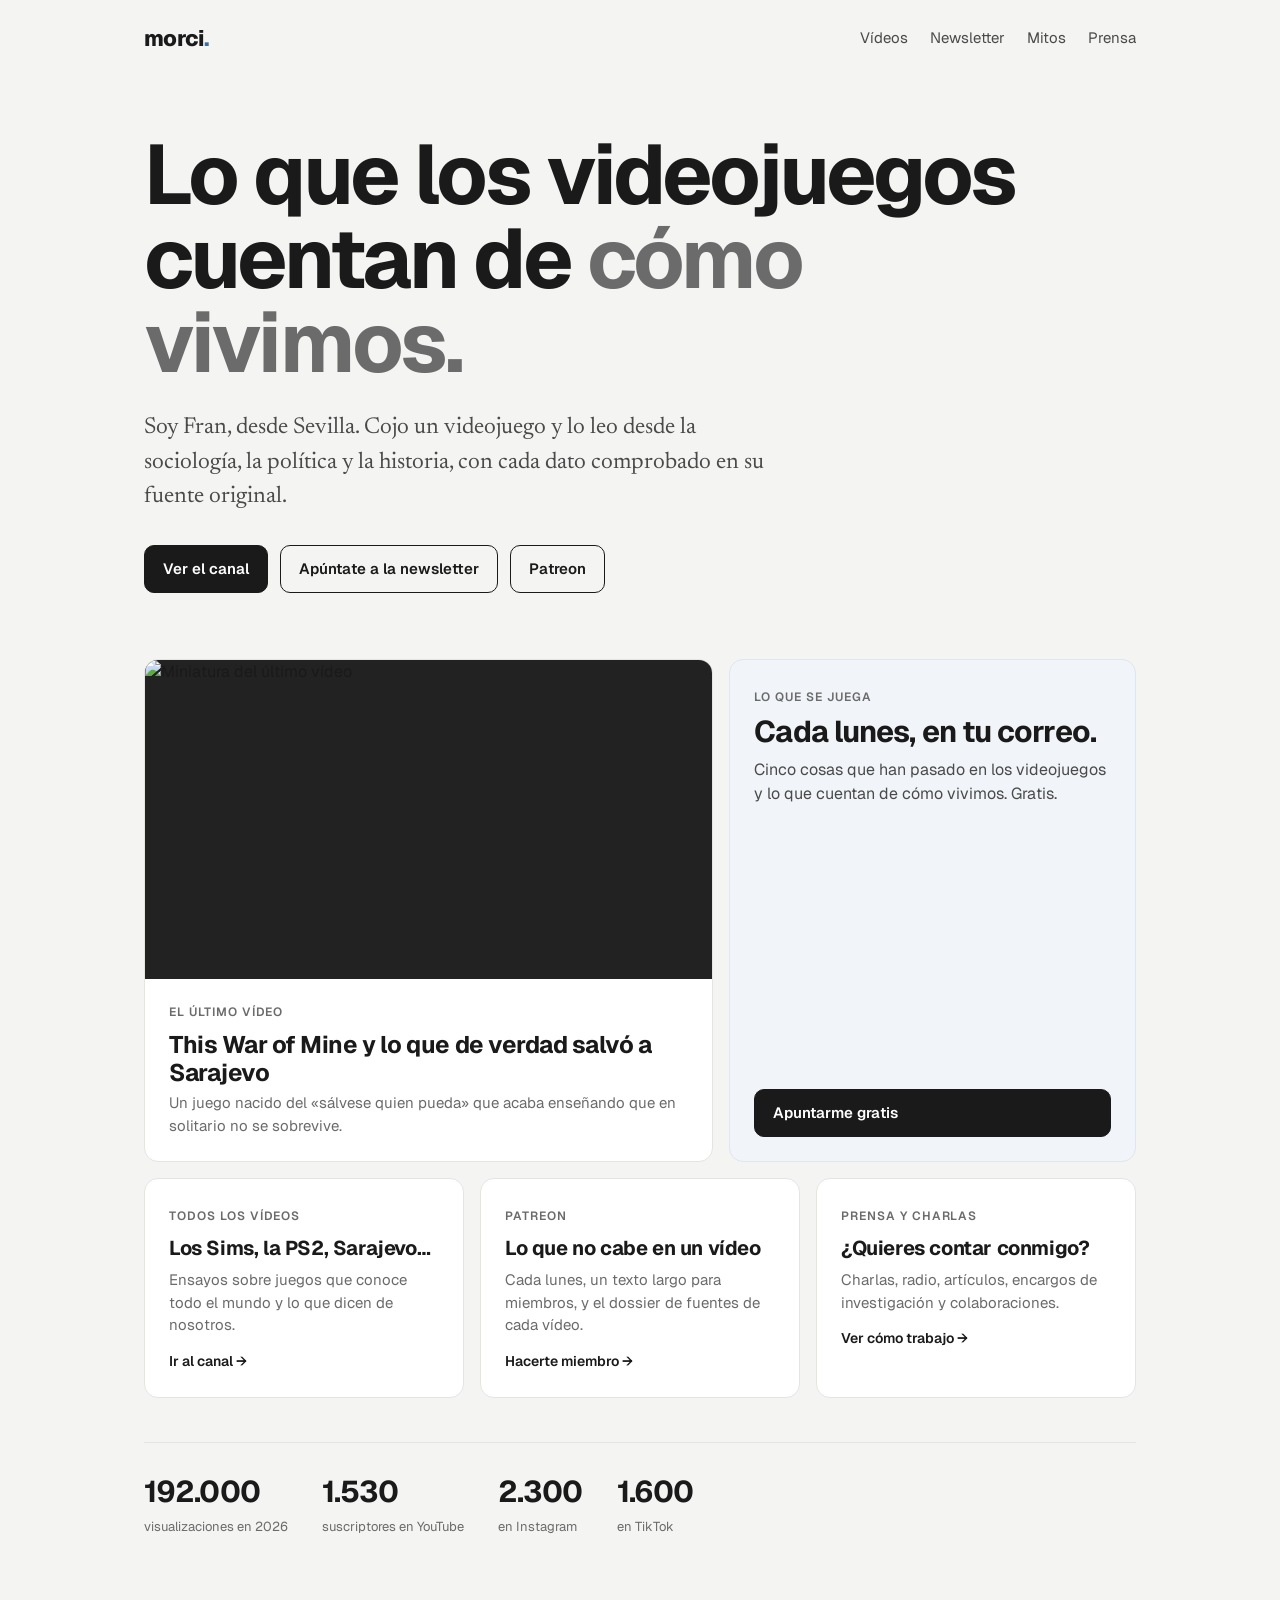
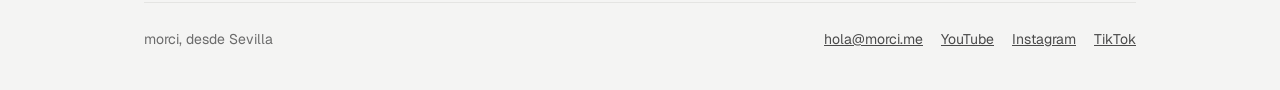
==== index.html @ 4ae622bd "Portada: el último vídeo lleva a su página" ====
<!doctype html>
<html lang="es">
<head>
<meta charset="utf-8">
<meta name="viewport" content="width=device-width, initial-scale=1">
<title>morci</title>
<meta name="description" content="morci: lo que los videojuegos cuentan de cómo vivimos. Ensayos en vídeo desde Sevilla, con cada dato comprobado en su fuente.">

<link href="https://fonts.googleapis.com/css2?family=Geist:wght@400;500;600;800&family=Newsreader:opsz,wght@6..72,400;6..72,500&display=swap" rel="stylesheet">
<link rel="stylesheet" href="/estilo.css">
<style>
  .portada { padding: 56px 0 40px; }
  .portada .gran { font-size: clamp(42px, 7vw, 84px); }
  .entradilla { font-size: clamp(19px, 2.4vw, 23px); color: var(--ink-2); max-width: 640px; margin: 26px 0 30px; }
  .acciones { display: flex; gap: 12px; flex-wrap: wrap; }
  .rejilla { display: grid; grid-template-columns: 1.4fr 1fr; gap: 16px; margin-top: 26px; }
  .video { padding: 0; overflow: hidden; display: flex; flex-direction: column; text-decoration: none; }
  .video img { width: 100%; aspect-ratio: 16/9; object-fit: cover; display: block; background: #222; }
  .video .texto { padding: 20px 24px 24px; }
  .video h2 { font-size: 24px; letter-spacing: -0.02em; line-height: 1.15; margin: 8px 0 6px; }
  .video p { margin: 0; color: var(--ink-3); font-size: 15px; }
  .boletin { background: #ecebe8; border-color: var(--line); display: flex; flex-direction: column; justify-content: space-between; gap: 20px; }
  .boletin h2 { font-size: 30px; font-weight: 700; letter-spacing: -0.03em; line-height: 1.05; margin: 8px 0 10px; }
  .boletin p { margin: 0; color: var(--ink-2); font-size: 16px; }
  
  .boletin form { display: flex; gap: 8px; }
  .boletin input { flex: 1; min-width: 0; font: inherit; font-size: 15px; padding: 12px 14px; border-radius: 10px; border: 1px solid var(--line-strong); background: #fff; }
  .tres { display: grid; grid-template-columns: repeat(3, 1fr); gap: 16px; margin-top: 16px; }
  .tres a { text-decoration: none; }
  .tres h3 { font-size: 20px; letter-spacing: -0.02em; margin: 6px 0 6px; }
  .tres p { margin: 0; color: var(--ink-3); font-size: 15px; }
  .flecha { color: var(--ink); font-weight: 600; font-size: 14px; margin-top: 14px; display: inline-block; }
  .cifras { display: flex; gap: 34px; flex-wrap: wrap; margin-top: 44px; padding-top: 26px; border-top: 1px solid var(--line); }
  .cifras b { display: block; font-size: 30px; font-weight: 700; letter-spacing: -0.03em; }
  .cifras span { font-size: 13px; color: var(--ink-3); }
  @media (max-width: 760px) { .rejilla, .tres { grid-template-columns: 1fr; } .portada { padding-top: 28px; } }
</style>
<style>
  /* Como la app: grises, y un único acento azul apagado en dos detalles. */
  .marca span { color: #3d6ea1; }
  .boletin { background: #f1f4f8; border-color: #dfe6ee; }
  .barra-datos i { background: #8fa9c6; }
</style>
</head>
<body>
<div class="envoltorio">
  <nav class="barra">
    <a class="marca" href="/">morci<span>.</span></a>
    <div class="menu"><a href="https://www.youtube.com/@morcimorcimorci">Vídeos</a><a href="https://90911b9f.sibforms.com/serve/[base64]">Newsletter</a><a href="/mitos/">Mitos</a><a href="/prensa/">Prensa</a></div>
  </nav>

  <header class="portada">
    <h1 class="gran">Lo que los videojuegos cuentan de <em>cómo vivimos.</em></h1>
    <p class="entradilla serif">Soy Fran, desde Sevilla. Cojo un videojuego y lo leo desde la sociología, la política y la historia, con cada dato comprobado en su fuente original.</p>
    <div class="acciones">
      <a class="boton lleno" href="https://www.youtube.com/@morcimorcimorci">Ver el canal</a>
      <a class="boton" href="https://90911b9f.sibforms.com/serve/[base64]">Apúntate a la newsletter</a>
      <a class="boton" href="https://www.patreon.com/morcimorcimorci">Patreon</a>
    </div>
  </header>

  <section class="rejilla">
    <a class="tarjeta video" href="/this-war-of-mine/">
      <img src="https://i.ytimg.com/vi/8py_OvG5QnY/maxresdefault.jpg" alt="Miniatura del último vídeo">
      <div class="texto">
        <span class="etiqueta">El último vídeo</span>
        <h2>This War of Mine y lo que de verdad salvó a Sarajevo</h2>
        <p>Un juego nacido del «sálvese quien pueda» que acaba enseñando que en solitario no se sobrevive.</p>
      </div>
    </a>
    <div class="tarjeta boletin">
      <div>
        <span class="etiqueta">Lo que se juega</span>
        <h2>Cada lunes, en tu correo.</h2>
        <p>Cinco cosas que han pasado en los videojuegos y lo que cuentan de cómo vivimos. Gratis.</p>
      </div>
      <a class="boton lleno" href="https://90911b9f.sibforms.com/serve/[base64]">Apuntarme gratis</a>
    </div>
  </section>

  <section class="tres">
    <a class="tarjeta" href="https://www.youtube.com/@morcimorcimorci/videos"><span class="etiqueta">Todos los vídeos</span><h3>Los Sims, la PS2, Sarajevo…</h3><p>Ensayos sobre juegos que conoce todo el mundo y lo que dicen de nosotros.</p><span class="flecha">Ir al canal →</span></a>
    <a class="tarjeta" href="https://www.patreon.com/morcimorcimorci"><span class="etiqueta">Patreon</span><h3>Lo que no cabe en un vídeo</h3><p>Cada lunes, un texto largo para miembros, y el dossier de fuentes de cada vídeo.</p><span class="flecha">Hacerte miembro →</span></a>
    <a class="tarjeta" href="/prensa/"><span class="etiqueta">Prensa y charlas</span><h3>¿Quieres contar conmigo?</h3><p>Charlas, radio, artículos, encargos de investigación y colaboraciones.</p><span class="flecha">Ver cómo trabajo →</span></a>
  </section>

  <div class="cifras">
    <div><b>192.000</b><span>visualizaciones en 2026</span></div>
    <div><b>1.530</b><span>suscriptores en YouTube</span></div>
    <div><b>2.300</b><span>en Instagram</span></div>
    <div><b>1.600</b><span>en TikTok</span></div>
  </div>

  <footer class="pie">
    <span>morci, desde Sevilla</span>
    <span class="enlaces-pie"><a href="mailto:hola@morci.me">hola@morci.me</a><a href="https://www.youtube.com/@morcimorcimorci">YouTube</a><a href="https://www.instagram.com/morcimorcimorcimorci/">Instagram</a><a href="https://www.tiktok.com/@morcimorcimorcimorci">TikTok</a></span>
  </footer>
</div>
</body>
</html>
---- estilo.css ----
/* morci.me: el estilo de la app (gris claro, tarjetas blancas, Geist) con un acento rojo y titulares grandes. */
:root {
  --canvas: #f4f4f3; --surface: #ffffff; --line: #e4e4e2; --line-strong: #d6d6d3;
  --ink: #1a1a1a; --ink-2: #4a4a4a; --ink-3: #6b6b6b;
  --rojo: #a63d36; --rojo-bg: #faeae8;
}
* { box-sizing: border-box; }
html { -webkit-text-size-adjust: 100%; }
body { margin: 0; background: var(--canvas); color: var(--ink); font-family: Geist, "Helvetica Neue", Helvetica, system-ui, sans-serif; line-height: 1.5; }
a { color: inherit; }
.envoltorio { max-width: 1040px; margin: 0 auto; padding: 0 24px; }

/* Barra */
.barra { display: flex; align-items: center; justify-content: space-between; padding: 22px 0; }
.marca { font-weight: 800; font-size: 22px; letter-spacing: -0.03em; text-decoration: none; }
.marca span { color: var(--rojo); }
.menu { display: flex; gap: 22px; font-size: 15px; }
.menu a { text-decoration: none; color: var(--ink-2); }
.menu a:hover, .menu a.activo { color: var(--ink); }
.menu a.activo { box-shadow: inset 0 -2px 0 var(--ink); }

/* Titulares */
.gran { font-weight: 700; letter-spacing: -0.035em; line-height: 1; margin: 0; }
.gran em { font-style: normal; color: var(--ink-3); }
.serif { font-family: Newsreader, Georgia, serif; }
.etiqueta { display: inline-block; font-size: 12px; font-weight: 600; letter-spacing: 0.08em; text-transform: uppercase; color: var(--ink-3); }

/* Tarjetas */
.tarjeta { background: var(--surface); border: 1px solid var(--line); border-radius: 14px; padding: 24px; }
.boton { display: inline-flex; align-items: center; gap: 8px; font-weight: 600; font-size: 15px; padding: 12px 18px; border-radius: 10px; text-decoration: none; border: 1px solid var(--ink); white-space: nowrap; }
.boton.lleno { background: var(--ink); color: #fff; }
.boton.rojo { background: var(--ink); border-color: var(--ink); color: #fff; }
.pie { border-top: 1px solid var(--line); margin-top: 64px; padding: 26px 0 40px; display: flex; justify-content: space-between; gap: 16px; flex-wrap: wrap; font-size: 14px; color: var(--ink-3); }
.pie a { color: var(--ink-2); }
.enlaces-pie { display: flex; gap: 18px; flex-wrap: wrap; }

@media (max-width: 640px) {
  .envoltorio { padding: 0 16px; }
  .barra { flex-wrap: wrap; gap: 10px; }
  .menu { gap: 14px; font-size: 14px; flex-wrap: wrap; }
}
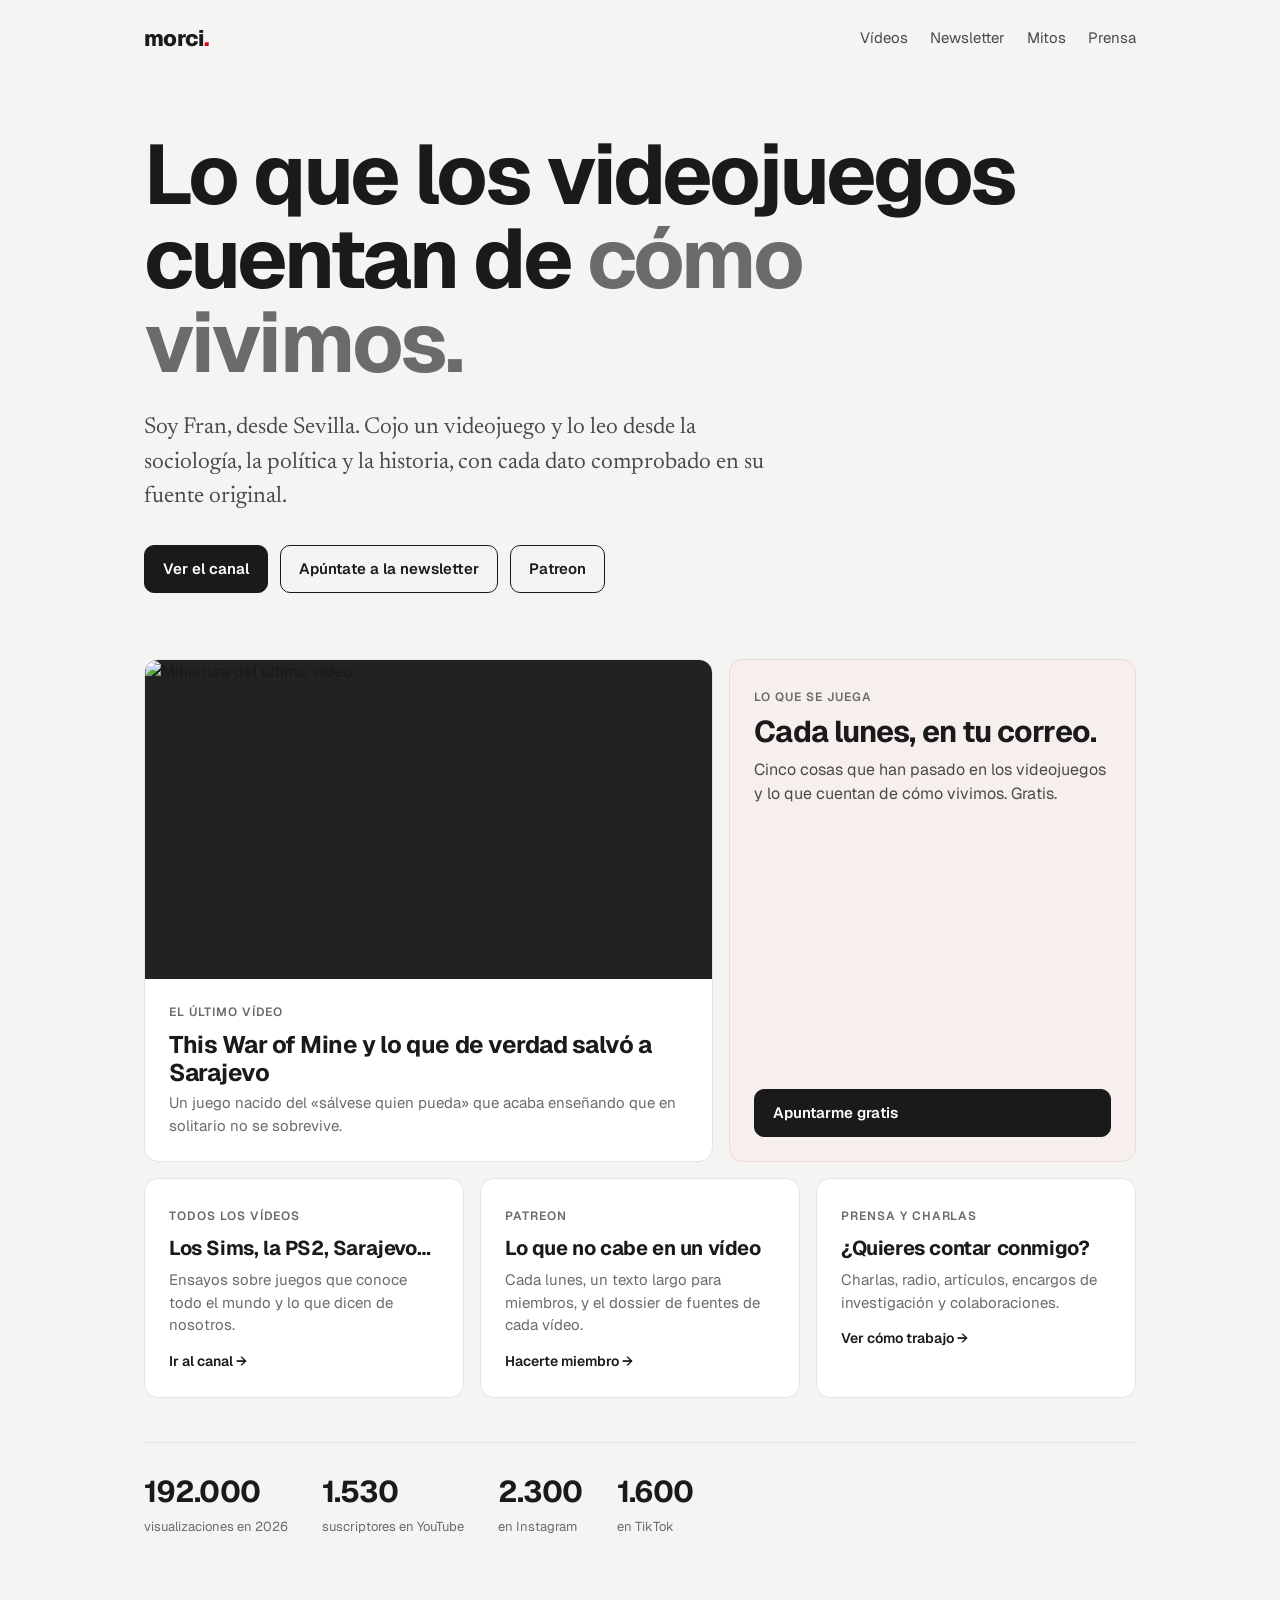
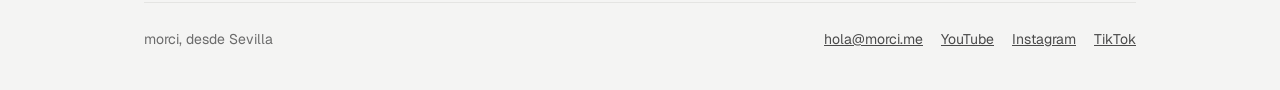
==== commit 491e592a: "Add files via upload" ====
--- a/index.html
+++ b/index.html
@@ -4,8 +4,14 @@
 <meta charset="utf-8">
 <meta name="viewport" content="width=device-width, initial-scale=1">
 <title>morci</title>
+<meta property="og:image" content="https://morci.me/og.png">
+<meta name="twitter:card" content="summary_large_image">
 <meta name="description" content="morci: lo que los videojuegos cuentan de cómo vivimos. Ensayos en vídeo desde Sevilla, con cada dato comprobado en su fuente.">
 
+<link rel="icon" href="/icono.svg" type="image/svg+xml">
+<link rel="icon" href="/icono.png" type="image/png">
+<link rel="apple-touch-icon" href="/icono-apple.png">
+<script data-goatcounter="https://morci.goatcounter.com/count" async src="//gc.zgo.at/count.js"></script>
 <link href="https://fonts.googleapis.com/css2?family=Geist:wght@400;500;600;800&family=Newsreader:opsz,wght@6..72,400;6..72,500&display=swap" rel="stylesheet">
 <link rel="stylesheet" href="/estilo.css">
 <style>
@@ -36,17 +42,16 @@
   @media (max-width: 760px) { .rejilla, .tres { grid-template-columns: 1fr; } .portada { padding-top: 28px; } }
 </style>
 <style>
-  /* Como la app: grises, y un único acento azul apagado en dos detalles. */
-  .marca span { color: #3d6ea1; }
-  .boletin { background: #f1f4f8; border-color: #dfe6ee; }
-  .barra-datos i { background: #8fa9c6; }
+  /* Como la app: grises, y el rojo apagado de acento. */
+  .boletin { background: var(--suave); border-color: var(--suave-borde); }
+  .barra-datos i { background: var(--acento-claro); }
 </style>
 </head>
 <body>
 <div class="envoltorio">
   <nav class="barra">
     <a class="marca" href="/">morci<span>.</span></a>
-    <div class="menu"><a href="https://www.youtube.com/@morcimorcimorci">Vídeos</a><a href="https://90911b9f.sibforms.com/serve/[base64]">Newsletter</a><a href="/mitos/">Mitos</a><a href="/prensa/">Prensa</a></div>
+    <div class="menu"><a href="/videos/">Vídeos</a><a href="https://90911b9f.sibforms.com/serve/[base64]">Newsletter</a><a href="/mitos/">Mitos</a><a href="/prensa/">Prensa</a></div>
   </nav>
 
   <header class="portada">
--- a/estilo.css
+++ b/estilo.css
@@ -3,6 +3,8 @@
   --canvas: #f4f4f3; --surface: #ffffff; --line: #e4e4e2; --line-strong: #d6d6d3;
   --ink: #1a1a1a; --ink-2: #4a4a4a; --ink-3: #6b6b6b;
   --rojo: #a63d36; --rojo-bg: #faeae8;
+  /* El punto de «morci.» es el rojo del logo; los acentos, el rojo apagado de la app. */
+  --marca: #ce0a10; --acento: #a63d36; --acento-claro: #d19590; --suave: #f7efed; --suave-borde: #ecd9d6;
 }
 * { box-sizing: border-box; }
 html { -webkit-text-size-adjust: 100%; }
@@ -13,7 +15,7 @@
 /* Barra */
 .barra { display: flex; align-items: center; justify-content: space-between; padding: 22px 0; }
 .marca { font-weight: 800; font-size: 22px; letter-spacing: -0.03em; text-decoration: none; }
-.marca span { color: var(--rojo); }
+.marca span { color: var(--marca); }
 .menu { display: flex; gap: 22px; font-size: 15px; }
 .menu a { text-decoration: none; color: var(--ink-2); }
 .menu a:hover, .menu a.activo { color: var(--ink); }
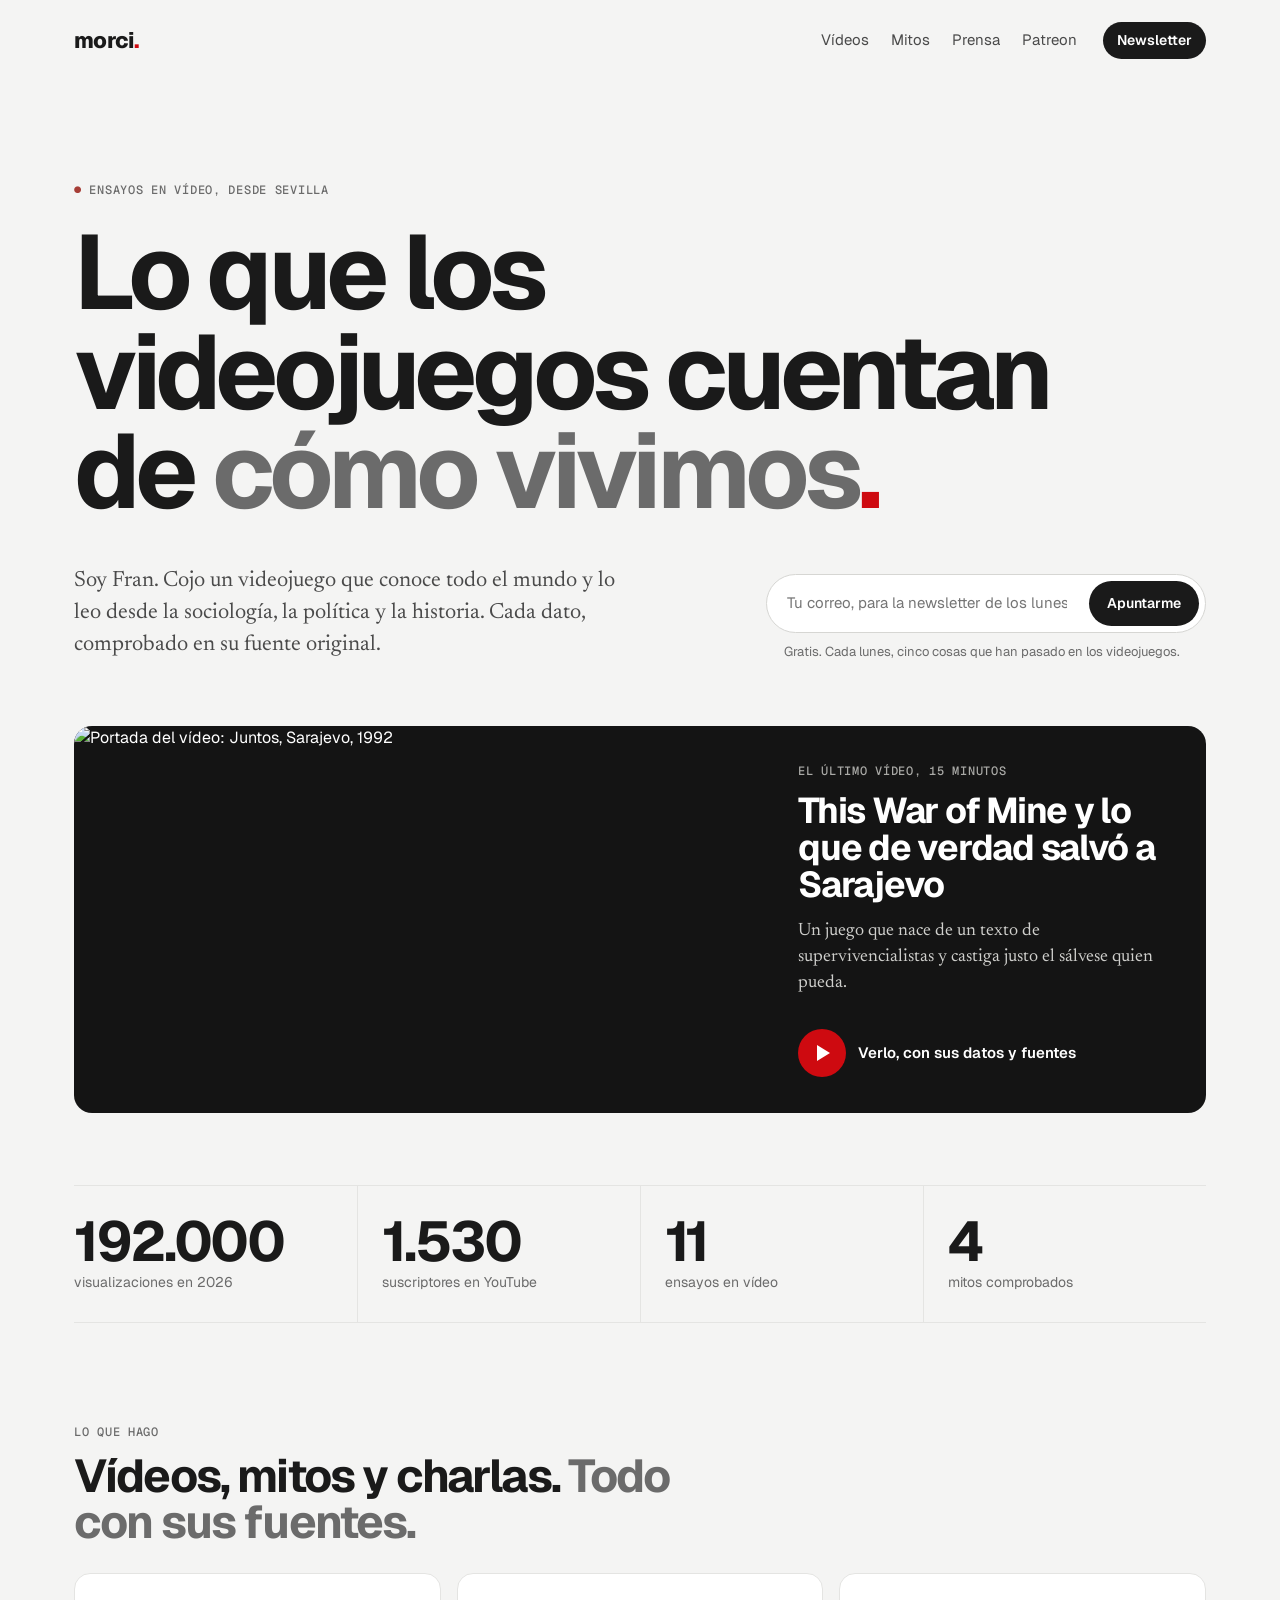
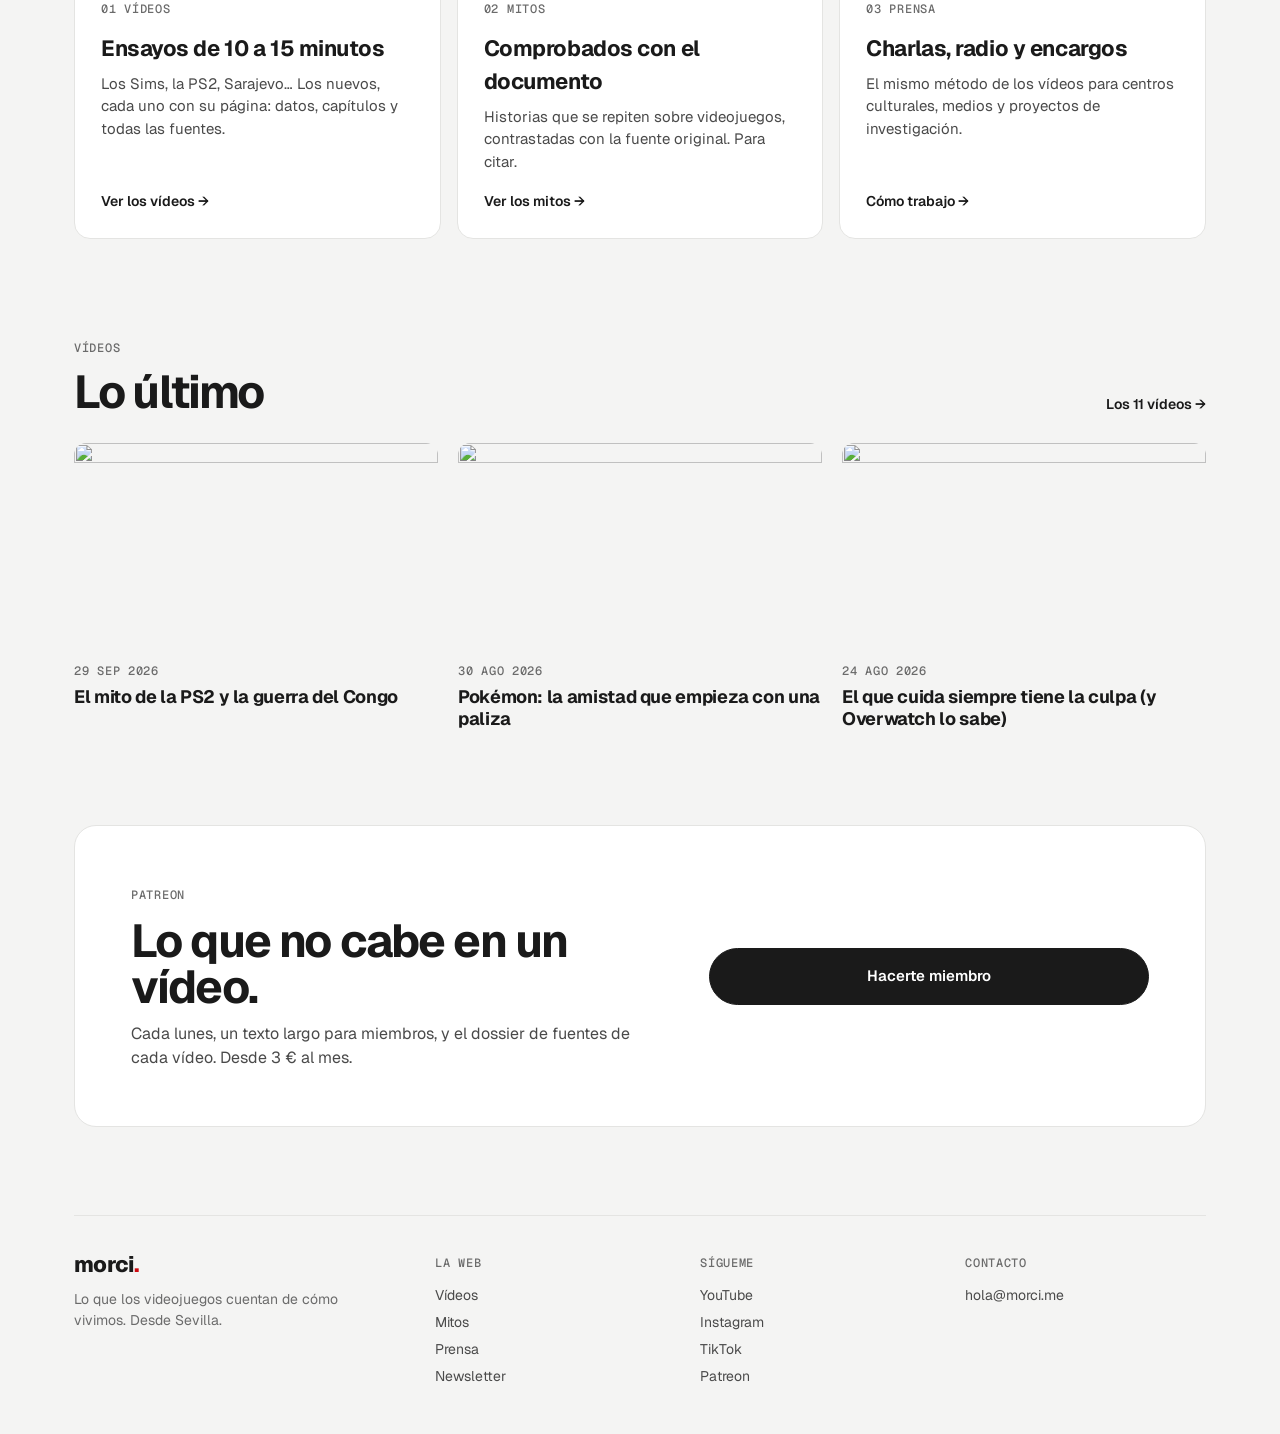
==== commit 8ecd0e18: "Add files via upload" ====
--- a/index.html
+++ b/index.html
@@ -3,102 +3,85 @@
 <head>
 <meta charset="utf-8">
 <meta name="viewport" content="width=device-width, initial-scale=1">
-<title>morci</title>
+<title>morci: lo que los videojuegos cuentan de cómo vivimos</title>
+<meta name="description" content="Ensayos en vídeo desde Sevilla: cojo un videojuego que conoce todo el mundo y lo leo desde la sociología, la política y la historia, con cada dato comprobado en su fuente.">
+<link rel="canonical" href="https://morci.me/">
+<meta property="og:title" content="morci: lo que los videojuegos cuentan de cómo vivimos">
+<meta property="og:description" content="Ensayos en vídeo desde Sevilla, con cada dato comprobado en su fuente.">
+<meta property="og:url" content="https://morci.me/">
 <meta property="og:image" content="https://morci.me/og.png">
 <meta name="twitter:card" content="summary_large_image">
-<meta name="description" content="morci: lo que los videojuegos cuentan de cómo vivimos. Ensayos en vídeo desde Sevilla, con cada dato comprobado en su fuente.">
-
 <link rel="icon" href="/icono.svg" type="image/svg+xml">
 <link rel="icon" href="/icono.png" type="image/png">
 <link rel="apple-touch-icon" href="/icono-apple.png">
 <script data-goatcounter="https://morci.goatcounter.com/count" async src="//gc.zgo.at/count.js"></script>
-<link href="https://fonts.googleapis.com/css2?family=Geist:wght@400;500;600;800&family=Newsreader:opsz,wght@6..72,400;6..72,500&display=swap" rel="stylesheet">
+<link href="https://fonts.googleapis.com/css2?family=Geist:wght@400;500;600;700;800&family=Geist+Mono:wght@500&family=Newsreader:opsz,wght@6..72,400;6..72,500;6..72,600&display=swap" rel="stylesheet">
 <link rel="stylesheet" href="/estilo.css">
-<style>
-  .portada { padding: 56px 0 40px; }
-  .portada .gran { font-size: clamp(42px, 7vw, 84px); }
-  .entradilla { font-size: clamp(19px, 2.4vw, 23px); color: var(--ink-2); max-width: 640px; margin: 26px 0 30px; }
-  .acciones { display: flex; gap: 12px; flex-wrap: wrap; }
-  .rejilla { display: grid; grid-template-columns: 1.4fr 1fr; gap: 16px; margin-top: 26px; }
-  .video { padding: 0; overflow: hidden; display: flex; flex-direction: column; text-decoration: none; }
-  .video img { width: 100%; aspect-ratio: 16/9; object-fit: cover; display: block; background: #222; }
-  .video .texto { padding: 20px 24px 24px; }
-  .video h2 { font-size: 24px; letter-spacing: -0.02em; line-height: 1.15; margin: 8px 0 6px; }
-  .video p { margin: 0; color: var(--ink-3); font-size: 15px; }
-  .boletin { background: #ecebe8; border-color: var(--line); display: flex; flex-direction: column; justify-content: space-between; gap: 20px; }
-  .boletin h2 { font-size: 30px; font-weight: 700; letter-spacing: -0.03em; line-height: 1.05; margin: 8px 0 10px; }
-  .boletin p { margin: 0; color: var(--ink-2); font-size: 16px; }
-  
-  .boletin form { display: flex; gap: 8px; }
-  .boletin input { flex: 1; min-width: 0; font: inherit; font-size: 15px; padding: 12px 14px; border-radius: 10px; border: 1px solid var(--line-strong); background: #fff; }
-  .tres { display: grid; grid-template-columns: repeat(3, 1fr); gap: 16px; margin-top: 16px; }
-  .tres a { text-decoration: none; }
-  .tres h3 { font-size: 20px; letter-spacing: -0.02em; margin: 6px 0 6px; }
-  .tres p { margin: 0; color: var(--ink-3); font-size: 15px; }
-  .flecha { color: var(--ink); font-weight: 600; font-size: 14px; margin-top: 14px; display: inline-block; }
-  .cifras { display: flex; gap: 34px; flex-wrap: wrap; margin-top: 44px; padding-top: 26px; border-top: 1px solid var(--line); }
-  .cifras b { display: block; font-size: 30px; font-weight: 700; letter-spacing: -0.03em; }
-  .cifras span { font-size: 13px; color: var(--ink-3); }
-  @media (max-width: 760px) { .rejilla, .tres { grid-template-columns: 1fr; } .portada { padding-top: 28px; } }
-</style>
-<style>
-  /* Como la app: grises, y el rojo apagado de acento. */
-  .boletin { background: var(--suave); border-color: var(--suave-borde); }
-  .barra-datos i { background: var(--acento-claro); }
-</style>
+<link rel="stylesheet" href="/portada.css">
 </head>
 <body>
 <div class="envoltorio">
   <nav class="barra">
     <a class="marca" href="/">morci<span>.</span></a>
-    <div class="menu"><a href="/videos/">Vídeos</a><a href="https://90911b9f.sibforms.com/serve/[base64]">Newsletter</a><a href="/mitos/">Mitos</a><a href="/prensa/">Prensa</a></div>
+    <div class="derecha">
+      <div class="menu"><a href="/videos/">Vídeos</a><a href="/mitos/">Mitos</a><a href="/prensa/">Prensa</a><a class="ancho" href="https://www.patreon.com/morcimorcimorci">Patreon</a></div>
+      <a class="apuntate" href="/#newsletter">Newsletter</a>
+    </div>
   </nav>
 
-  <header class="portada">
-    <h1 class="gran">Lo que los videojuegos cuentan de <em>cómo vivimos.</em></h1>
-    <p class="entradilla serif">Soy Fran, desde Sevilla. Cojo un videojuego y lo leo desde la sociología, la política y la historia, con cada dato comprobado en su fuente original.</p>
-    <div class="acciones">
-      <a class="boton lleno" href="https://www.youtube.com/@morcimorcimorci">Ver el canal</a>
-      <a class="boton" href="https://90911b9f.sibforms.com/serve/[base64]">Apúntate a la newsletter</a>
-      <a class="boton" href="https://www.patreon.com/morcimorcimorci">Patreon</a>
+  <header class="heroe">
+    <span class="rotulo"><i>●</i> Ensayos en vídeo, desde Sevilla</span>
+    <h1>Lo que los videojuegos cuentan de <span>cómo vivimos</span><b>.</b></h1>
+    <div class="bajo">
+      <p>Soy Fran. Cojo un videojuego que conoce todo el mundo y lo leo desde la sociología, la política y la historia. Cada dato, comprobado en su fuente original.</p>
+      <div id="newsletter">
+        <form class="alta" action="https://90911b9f.sibforms.com/serve/[base64]" method="post"><input type="email" name="EMAIL" required placeholder="Tu correo, para la newsletter de los lunes" aria-label="Tu correo"><input class="oculto" type="text" name="email_address_check" value="" tabindex="-1" autocomplete="off" aria-hidden="true"><input type="hidden" name="locale" value="es"><button type="submit">Apuntarme</button></form>
+        <p class="alta-nota">Gratis. Cada lunes, cinco cosas que han pasado en los videojuegos.</p>
+      </div>
     </div>
   </header>
 
-  <section class="rejilla">
-    <a class="tarjeta video" href="/this-war-of-mine/">
-      <img src="https://i.ytimg.com/vi/8py_OvG5QnY/maxresdefault.jpg" alt="Miniatura del último vídeo">
-      <div class="texto">
-        <span class="etiqueta">El último vídeo</span>
-        <h2>This War of Mine y lo que de verdad salvó a Sarajevo</h2>
-        <p>Un juego nacido del «sálvese quien pueda» que acaba enseñando que en solitario no se sobrevive.</p>
-      </div>
-    </a>
-    <div class="tarjeta boletin">
-      <div>
-        <span class="etiqueta">Lo que se juega</span>
-        <h2>Cada lunes, en tu correo.</h2>
-        <p>Cinco cosas que han pasado en los videojuegos y lo que cuentan de cómo vivimos. Gratis.</p>
-      </div>
-      <a class="boton lleno" href="https://90911b9f.sibforms.com/serve/[base64]">Apuntarme gratis</a>
+  <a class="destacado" href="/this-war-of-mine/">
+    <img src="https://i.ytimg.com/vi/8py_OvG5QnY/maxresdefault.jpg" alt="Portada del vídeo: Juntos, Sarajevo, 1992">
+    <div class="sobre">
+      <span class="rotulo">El último vídeo, 15 minutos</span>
+      <h2>This War of Mine y lo que de verdad salvó a Sarajevo</h2>
+      <p>Un juego que nace de un texto de supervivencialistas y castiga justo el sálvese quien pueda.</p>
+      <span class="ver"><span class="play"></span>Verlo, con sus datos y fuentes</span>
     </div>
+  </a>
+
+  <section class="cifras">
+    <div><b>192.000</b><span>visualizaciones en 2026</span></div>
+    <div><b>1.530</b><span>suscriptores en YouTube</span></div>
+    <div><b>11</b><span>ensayos en vídeo</span></div>
+    <div><b>4</b><span>mitos comprobados</span></div>
   </section>
 
-  <section class="tres">
-    <a class="tarjeta" href="https://www.youtube.com/@morcimorcimorci/videos"><span class="etiqueta">Todos los vídeos</span><h3>Los Sims, la PS2, Sarajevo…</h3><p>Ensayos sobre juegos que conoce todo el mundo y lo que dicen de nosotros.</p><span class="flecha">Ir al canal →</span></a>
-    <a class="tarjeta" href="https://www.patreon.com/morcimorcimorci"><span class="etiqueta">Patreon</span><h3>Lo que no cabe en un vídeo</h3><p>Cada lunes, un texto largo para miembros, y el dossier de fuentes de cada vídeo.</p><span class="flecha">Hacerte miembro →</span></a>
-    <a class="tarjeta" href="/prensa/"><span class="etiqueta">Prensa y charlas</span><h3>¿Quieres contar conmigo?</h3><p>Charlas, radio, artículos, encargos de investigación y colaboraciones.</p><span class="flecha">Ver cómo trabajo →</span></a>
+  <div class="cab"><div><span class="rotulo">Lo que hago</span><h2>Vídeos, mitos y charlas. <span>Todo con sus fuentes.</span></h2></div></div>
+  <section class="hago">
+    <a href="/videos/"><span class="rotulo">01 Vídeos</span><h3>Ensayos de 10 a 15 minutos</h3><p>Los Sims, la PS2, Sarajevo… Los nuevos, cada uno con su página: datos, capítulos y todas las fuentes.</p><span class="flecha">Ver los vídeos →</span></a>
+    <a href="/mitos/"><span class="rotulo">02 Mitos</span><h3>Comprobados con el documento</h3><p>Historias que se repiten sobre videojuegos, contrastadas con la fuente original. Para citar.</p><span class="flecha">Ver los mitos →</span></a>
+    <a href="/prensa/"><span class="rotulo">03 Prensa</span><h3>Charlas, radio y encargos</h3><p>El mismo método de los vídeos para centros culturales, medios y proyectos de investigación.</p><span class="flecha">Cómo trabajo →</span></a>
   </section>
 
-  <div class="cifras">
-    <div><b>192.000</b><span>visualizaciones en 2026</span></div>
-    <div><b>1.530</b><span>suscriptores en YouTube</span></div>
-    <div><b>2.300</b><span>en Instagram</span></div>
-    <div><b>1.600</b><span>en TikTok</span></div>
-  </div>
+  <div class="cab"><div><span class="rotulo">Vídeos</span><h2>Lo último</h2></div><a href="/videos/">Los 11 vídeos →</a></div>
+  <section class="vids">
+    <a href="/ps2-coltan-congo/"><img src="https://i.ytimg.com/vi/rTfo0FiF62s/mqdefault.jpg" alt="" loading="lazy"><span class="rotulo">29 sep 2026</span><h3>El mito de la PS2 y la guerra del Congo</h3></a>
+    <a href="https://www.youtube.com/watch?v=lLVb899fIDE"><img src="https://i.ytimg.com/vi/lLVb899fIDE/mqdefault.jpg" alt="" loading="lazy"><span class="rotulo">30 ago 2026</span><h3>Pokémon: la amistad que empieza con una paliza</h3></a>
+    <a href="https://www.youtube.com/watch?v=bqylBpzOYgE"><img src="https://i.ytimg.com/vi/bqylBpzOYgE/mqdefault.jpg" alt="" loading="lazy"><span class="rotulo">24 ago 2026</span><h3>El que cuida siempre tiene la culpa (y Overwatch lo sabe)</h3></a>
+  </section>
+
+  <section class="cierre">
+    <div><span class="rotulo">Patreon</span><h2>Lo que no cabe en un vídeo.</h2><p>Cada lunes, un texto largo para miembros, y el dossier de fuentes de cada vídeo. Desde 3 € al mes.</p></div>
+    <div><a class="boton lleno" href="https://www.patreon.com/morcimorcimorci">Hacerte miembro</a></div>
+  </section>
 
   <footer class="pie">
-    <span>morci, desde Sevilla</span>
-    <span class="enlaces-pie"><a href="mailto:hola@morci.me">hola@morci.me</a><a href="https://www.youtube.com/@morcimorcimorci">YouTube</a><a href="https://www.instagram.com/morcimorcimorcimorci/">Instagram</a><a href="https://www.tiktok.com/@morcimorcimorcimorci">TikTok</a></span>
+    <div><a class="marca" href="/">morci<span>.</span></a><p>Lo que los videojuegos cuentan de cómo vivimos. Desde Sevilla.</p></div>
+    <div><h4>La web</h4><a href="/videos/">Vídeos</a><a href="/mitos/">Mitos</a><a href="/prensa/">Prensa</a><a href="/#newsletter">Newsletter</a></div>
+    <div><h4>Sígueme</h4><a href="https://www.youtube.com/@morcimorcimorci">YouTube</a><a href="https://www.instagram.com/morcimorcimorcimorci/">Instagram</a><a href="https://www.tiktok.com/@morcimorcimorcimorci">TikTok</a><a href="https://www.patreon.com/morcimorcimorci">Patreon</a></div>
+    <div><h4>Contacto</h4><a href="mailto:hola@morci.me">hola@morci.me</a></div>
   </footer>
 </div>
 </body>
--- a/estilo.css
+++ b/estilo.css
@@ -1,43 +1,67 @@
-/* morci.me: el estilo de la app (gris claro, tarjetas blancas, Geist) con un acento rojo y titulares grandes. */
-:root {
-  --canvas: #f4f4f3; --surface: #ffffff; --line: #e4e4e2; --line-strong: #d6d6d3;
-  --ink: #1a1a1a; --ink-2: #4a4a4a; --ink-3: #6b6b6b;
-  --rojo: #a63d36; --rojo-bg: #faeae8;
-  /* El punto de «morci.» es el rojo del logo; los acentos, el rojo apagado de la app. */
-  --marca: #ce0a10; --acento: #a63d36; --acento-claro: #d19590; --suave: #f7efed; --suave-borde: #ecd9d6;
-}
-* { box-sizing: border-box; }
-html { -webkit-text-size-adjust: 100%; }
-body { margin: 0; background: var(--canvas); color: var(--ink); font-family: Geist, "Helvetica Neue", Helvetica, system-ui, sans-serif; line-height: 1.5; }
-a { color: inherit; }
-.envoltorio { max-width: 1040px; margin: 0 auto; padding: 0 24px; }
-
-/* Barra */
-.barra { display: flex; align-items: center; justify-content: space-between; padding: 22px 0; }
-.marca { font-weight: 800; font-size: 22px; letter-spacing: -0.03em; text-decoration: none; }
-.marca span { color: var(--marca); }
-.menu { display: flex; gap: 22px; font-size: 15px; }
-.menu a { text-decoration: none; color: var(--ink-2); }
-.menu a:hover, .menu a.activo { color: var(--ink); }
-.menu a.activo { box-shadow: inset 0 -2px 0 var(--ink); }
-
-/* Titulares */
-.gran { font-weight: 700; letter-spacing: -0.035em; line-height: 1; margin: 0; }
-.gran em { font-style: normal; color: var(--ink-3); }
-.serif { font-family: Newsreader, Georgia, serif; }
-.etiqueta { display: inline-block; font-size: 12px; font-weight: 600; letter-spacing: 0.08em; text-transform: uppercase; color: var(--ink-3); }
-
-/* Tarjetas */
-.tarjeta { background: var(--surface); border: 1px solid var(--line); border-radius: 14px; padding: 24px; }
-.boton { display: inline-flex; align-items: center; gap: 8px; font-weight: 600; font-size: 15px; padding: 12px 18px; border-radius: 10px; text-decoration: none; border: 1px solid var(--ink); white-space: nowrap; }
-.boton.lleno { background: var(--ink); color: #fff; }
-.boton.rojo { background: var(--ink); border-color: var(--ink); color: #fff; }
-.pie { border-top: 1px solid var(--line); margin-top: 64px; padding: 26px 0 40px; display: flex; justify-content: space-between; gap: 16px; flex-wrap: wrap; font-size: 14px; color: var(--ink-3); }
-.pie a { color: var(--ink-2); }
-.enlaces-pie { display: flex; gap: 18px; flex-wrap: wrap; }
-
-@media (max-width: 640px) {
-  .envoltorio { padding: 0 16px; }
-  .barra { flex-wrap: wrap; gap: 10px; }
-  .menu { gap: 14px; font-size: 14px; flex-wrap: wrap; }
-}
+/* morci.me: el estilo de la app (gris claro, tarjetas blancas, Geist) llevado a web (maqueta C «Limpio», 14-10-2026):
+   titulares enormes, mucho aire, rótulos pequeños en Geist Mono y el rojo apagado de acento. */
+:root {
+  --canvas: #f4f4f3; --surface: #ffffff; --line: #e4e4e2; --line-strong: #d6d6d3;
+  --ink: #1a1a1a; --ink-2: #4a4a4a; --ink-3: #6b6b6b;
+  --rojo: #a63d36; --rojo-bg: #faeae8;
+  /* El punto de «morci.» es el rojo del logo; los acentos, el rojo apagado de la app. */
+  --marca: #ce0a10; --acento: #a63d36; --acento-claro: #d19590; --suave: #f7efed; --suave-borde: #ecd9d6;
+}
+* { box-sizing: border-box; }
+html { -webkit-text-size-adjust: 100%; }
+body { margin: 0; background: var(--canvas); color: var(--ink); font-family: Geist, "Helvetica Neue", Helvetica, system-ui, sans-serif; line-height: 1.5; }
+a { color: inherit; }
+.envoltorio { max-width: 1180px; margin: 0 auto; padding: 0 24px; }
+
+/* Barra: menú y la píldora de la newsletter */
+.barra { display: flex; align-items: center; justify-content: space-between; gap: 16px; padding: 22px 0; }
+.marca { font-weight: 800; font-size: 22px; letter-spacing: -0.03em; text-decoration: none; }
+.marca span { color: var(--marca); }
+.barra .derecha { display: flex; align-items: center; gap: 26px; }
+.menu { display: flex; gap: 22px; font-size: 15px; }
+.menu a { text-decoration: none; color: var(--ink-2); }
+.menu a:hover, .menu a.activo { color: var(--ink); }
+.menu a.activo { box-shadow: inset 0 -2px 0 var(--ink); }
+.apuntate { font-size: 14px; font-weight: 600; text-decoration: none; padding: 8px 14px; border-radius: 999px; background: var(--ink); color: #fff; white-space: nowrap; }
+.apuntate:hover { background: #000; }
+
+/* Titulares y rótulos */
+.gran { font-weight: 700; letter-spacing: -0.035em; line-height: 1; margin: 0; }
+.gran em { font-style: normal; color: var(--ink-3); }
+.serif { font-family: Newsreader, Georgia, serif; }
+.etiqueta, .rotulo { display: inline-block; font-family: "Geist Mono", ui-monospace, monospace; font-size: 12px; font-weight: 500; letter-spacing: 0.06em; text-transform: uppercase; color: var(--ink-3); }
+.rotulo i { font-style: normal; color: var(--acento); }
+
+/* Tarjetas y botones */
+.tarjeta { background: var(--surface); border: 1px solid var(--line); border-radius: 16px; padding: 24px; }
+.boton { display: inline-flex; align-items: center; gap: 8px; font-weight: 600; font-size: 15px; padding: 12px 18px; border-radius: 999px; text-decoration: none; border: 1px solid var(--ink); white-space: nowrap; }
+.boton.lleno { background: var(--ink); color: #fff; }
+.boton.rojo { background: var(--ink); border-color: var(--ink); color: #fff; }
+
+/* La casilla de la newsletter (envía a Brevo) */
+.alta { display: flex; gap: 8px; padding: 6px; border: 1px solid var(--line-strong); border-radius: 999px; background: #fff; }
+.alta input[type=email] { flex: 1; min-width: 0; font: inherit; font-size: 15px; border: 0; padding: 0 14px; background: transparent; outline: none; }
+.alta button { font: inherit; font-weight: 600; font-size: 14px; padding: 12px 18px; border-radius: 999px; border: 0; background: var(--ink); color: #fff; cursor: pointer; white-space: nowrap; }
+.alta .oculto { display: none; }
+
+/* Pie con columnas */
+.pie { margin-top: 88px; border-top: 1px solid var(--line); padding: 32px 0 44px; display: grid; grid-template-columns: 1.4fr 1fr 1fr 1fr; gap: 24px; font-size: 14px; }
+.pie p { color: var(--ink-3); margin: 8px 0 0; max-width: 280px; }
+.pie h4 { font-family: "Geist Mono", ui-monospace, monospace; font-weight: 500; font-size: 12px; letter-spacing: .06em; text-transform: uppercase; color: var(--ink-3); margin: 6px 0 10px; }
+.pie a { display: block; color: var(--ink-2); text-decoration: none; padding: 3px 0; }
+.pie a:hover { color: var(--acento); }
+.pie a.marca { color: var(--ink); padding: 0; }
+
+@media (max-width: 900px) {
+  .pie { grid-template-columns: 1fr 1fr; }
+}
+@media (max-width: 640px) {
+  .envoltorio { padding: 0 16px; }
+  .barra { flex-wrap: wrap; gap: 10px; }
+  .barra .derecha { gap: 14px; }
+  .menu { gap: 14px; font-size: 14px; }
+  .menu .ancho { display: none; }
+  .alta { border-radius: 14px; flex-direction: column; }
+  .alta input[type=email] { padding: 12px; }
+  .alta button { border-radius: 10px; }
+}
--- a/portada.css
+++ b/portada.css
@@ -0,0 +1,65 @@
+  /* Portada (maqueta C «Limpio», elegida el 14-10-2026). La genera ../fuente/generar.py. */
+
+  .heroe { padding: 96px 0 64px; }
+  .heroe h1 { font-size: clamp(48px, 8.2vw, 112px); font-weight: 700; letter-spacing: -0.05em; line-height: .95; margin: 22px 0 0; max-width: 1040px; }
+  .heroe h1 span { color: var(--ink-3); }
+  .heroe h1 b { color: var(--marca); }
+  .heroe .bajo { display: grid; grid-template-columns: 1fr 440px; gap: 48px; align-items: end; margin-top: 44px; }
+  .heroe p { font-family: Newsreader, Georgia, serif; font-size: 22px; line-height: 1.45; color: var(--ink-2); margin: 0; max-width: 560px; }
+  .heroe .alta-nota { font-family: Geist, system-ui, sans-serif; font-size: 13px; color: var(--ink-3); margin: 10px 0 0 18px; }
+
+  /* El vídeo destacado: la portada entera (lleva su propio texto) y el titular al lado, sobre negro */
+  .destacado { display: grid; grid-template-columns: 1.55fr 1fr; border-radius: 18px; overflow: hidden; text-decoration: none; background: #141414; color: #fff; }
+  .destacado img { width: 100%; aspect-ratio: 16/9; object-fit: cover; display: block; }
+  .destacado .sobre { padding: 36px; display: flex; flex-direction: column; }
+  .destacado .rotulo { color: #a9a9a6; }
+  .destacado h2 { font-size: clamp(26px, 2.8vw, 38px); letter-spacing: -0.035em; line-height: 1.04; margin: 12px 0 14px; }
+  .destacado p { font-family: Newsreader, Georgia, serif; font-size: 18px; line-height: 1.45; color: #cfcfcc; margin: 0; }
+  .destacado .ver { margin-top: auto; padding-top: 22px; display: flex; align-items: center; gap: 12px; font-weight: 600; font-size: 15px; }
+  .destacado .play { flex: none; width: 48px; height: 48px; border-radius: 50%; background: var(--marca); display: grid; place-items: center; }
+  .destacado .play::after { content: ""; border-style: solid; border-width: 8px 0 8px 13px; border-color: transparent transparent transparent #fff; margin-left: 3px; }
+
+  /* Cifras grandes en fila */
+  .cifras { display: grid; grid-template-columns: repeat(4, 1fr); margin: 72px 0 0; border-top: 1px solid var(--line); border-bottom: 1px solid var(--line); }
+  .cifras div { padding: 28px 0 28px 24px; border-left: 1px solid var(--line); }
+  .cifras div:first-child { border-left: 0; padding-left: 0; }
+  .cifras b { display: block; font-size: clamp(34px, 4.4vw, 56px); font-weight: 700; letter-spacing: -0.045em; line-height: 1; }
+  .cifras span { font-size: 14px; color: var(--ink-3); }
+
+  /* Tres cosas que hago */
+  .cab { display: flex; justify-content: space-between; align-items: end; gap: 24px; margin: 96px 0 28px; }
+  .cab h2 { font-size: clamp(30px, 3.6vw, 46px); letter-spacing: -0.04em; line-height: 1; margin: 10px 0 0; max-width: 680px; }
+  .cab h2 span { color: var(--ink-3); }
+  .cab a { font-size: 14px; font-weight: 600; color: var(--ink); text-decoration: none; white-space: nowrap; }
+  .hago { display: grid; grid-template-columns: repeat(3, 1fr); gap: 16px; }
+  .hago a { background: var(--surface); border: 1px solid var(--line); border-radius: 16px; padding: 26px; text-decoration: none; display: flex; flex-direction: column; min-height: 230px; transition: border-color .15s; }
+  .hago a:hover { border-color: var(--ink); }
+  .hago h3 { font-size: 22px; letter-spacing: -0.02em; margin: 14px 0 8px; }
+  .hago p { color: var(--ink-2); font-size: 15px; margin: 0; }
+  .hago .flecha { margin-top: auto; padding-top: 18px; font-size: 14px; font-weight: 600; }
+
+  .vids { display: grid; grid-template-columns: repeat(3, 1fr); gap: 32px 20px; }
+  .vids a { text-decoration: none; }
+  .vids img { width: 100%; aspect-ratio: 16/9; object-fit: cover; border-radius: 12px; display: block; }
+  .vids .rotulo { display: block; margin-top: 14px; }
+  .vids h3 { font-size: 18px; letter-spacing: -0.02em; line-height: 1.2; margin: 6px 0 0; }
+
+  .cierre { margin-top: 96px; background: var(--surface); border: 1px solid var(--line); border-radius: 22px; padding: 56px; display: grid; grid-template-columns: 1fr 440px; gap: 40px; align-items: center; }
+  .cierre h2 { font-size: clamp(30px, 3.6vw, 48px); letter-spacing: -0.04em; line-height: 1; margin: 12px 0 12px; }
+  .cierre p { margin: 0; color: var(--ink-2); font-size: 16px; }
+
+  @media (max-width: 900px) {
+    .heroe .bajo, .cierre, .destacado { grid-template-columns: 1fr; }
+    .cifras { grid-template-columns: 1fr 1fr; }
+    .cifras div:nth-child(3) { border-left: 0; padding-left: 0; }
+    .cifras div:nth-child(n+3) { border-top: 1px solid var(--line); }
+    .hago, .vids { grid-template-columns: 1fr 1fr; }
+  }
+  @media (max-width: 640px) {
+    .heroe { padding: 48px 0 40px; }
+    .destacado .sobre { padding: 22px; }
+    .hago, .vids { grid-template-columns: 1fr; }
+    .cab { flex-direction: column; align-items: start; margin-top: 64px; }
+    .cierre { padding: 28px; }
+  }
+  .cierre .boton { width: 100%; justify-content: center; padding: 16px; }
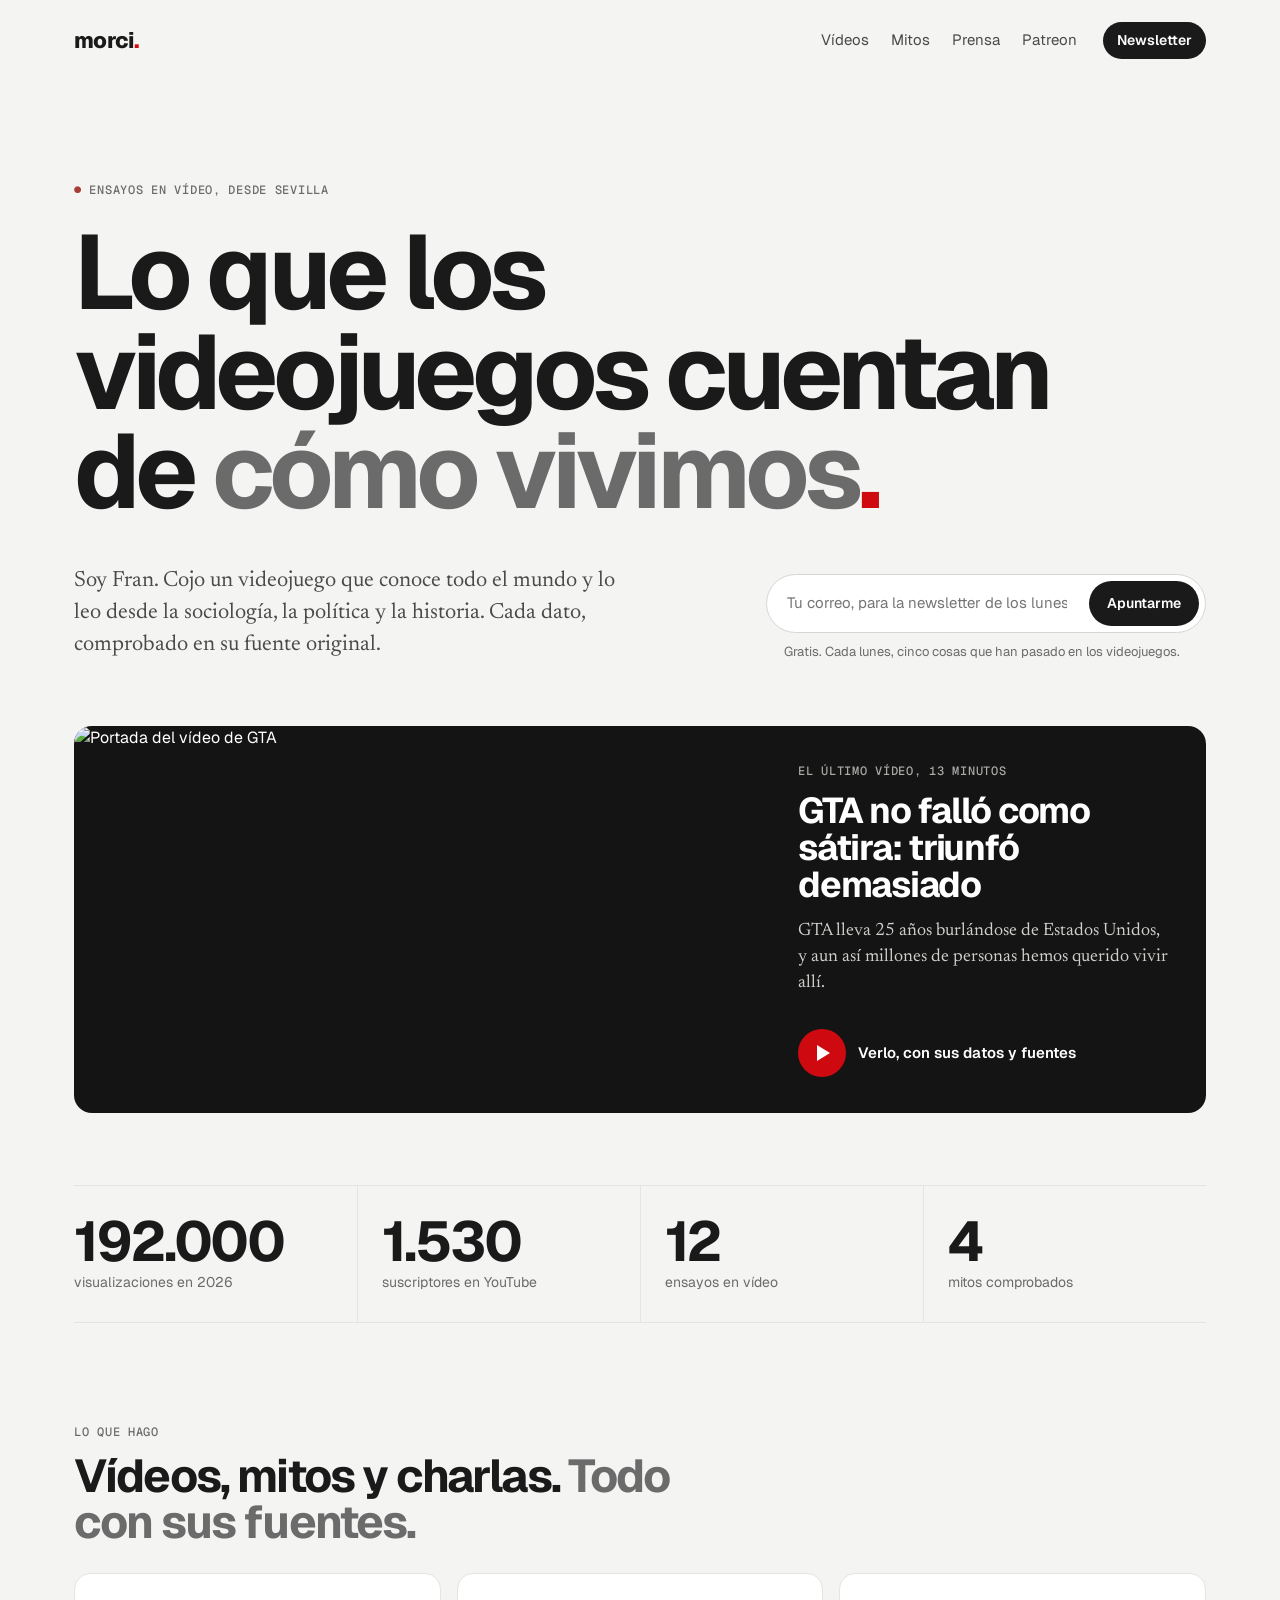
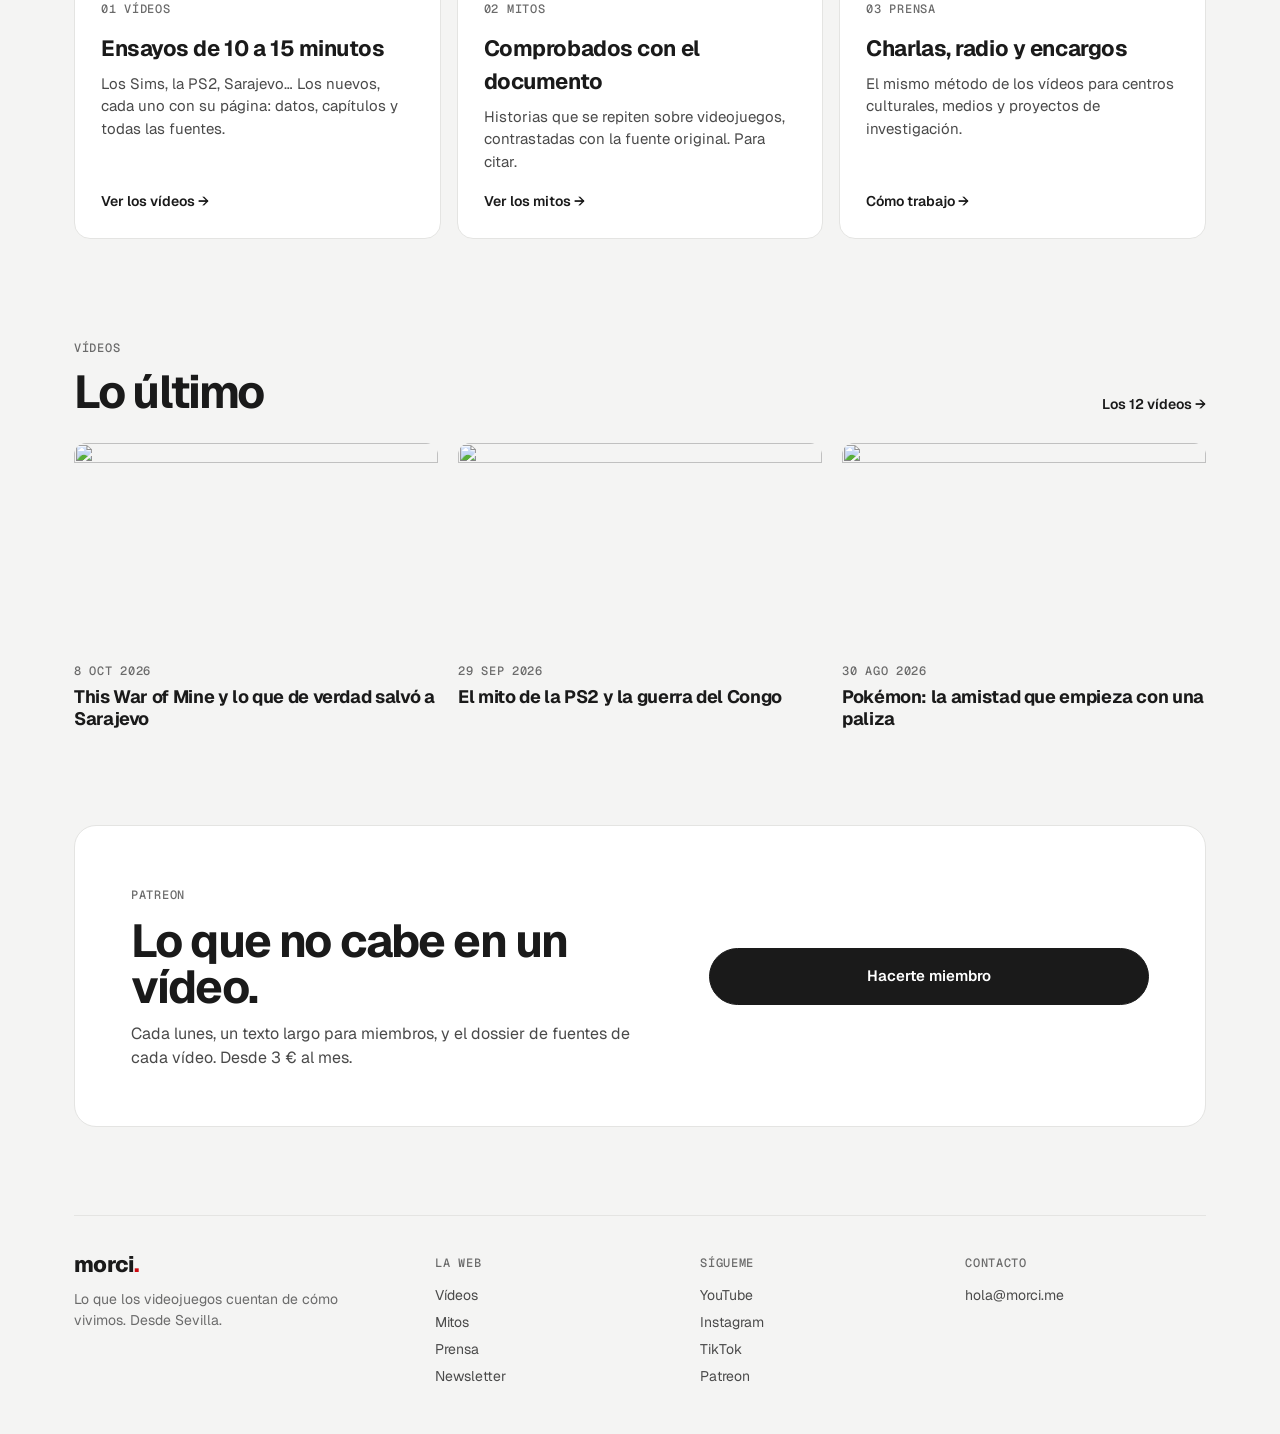
==== commit 278a9747: "Add files via upload" ====
--- a/index.html
+++ b/index.html
@@ -41,12 +41,12 @@
     </div>
   </header>
 
-  <a class="destacado" href="/this-war-of-mine/">
-    <img src="https://i.ytimg.com/vi/8py_OvG5QnY/maxresdefault.jpg" alt="Portada del vídeo: Juntos, Sarajevo, 1992">
+  <a class="destacado" href="/gta-satira/">
+    <img src="https://i.ytimg.com/vi/lCTuiyf2HMo/maxresdefault.jpg" alt="Portada del vídeo de GTA">
     <div class="sobre">
-      <span class="rotulo">El último vídeo, 15 minutos</span>
-      <h2>This War of Mine y lo que de verdad salvó a Sarajevo</h2>
-      <p>Un juego que nace de un texto de supervivencialistas y castiga justo el sálvese quien pueda.</p>
+      <span class="rotulo">El último vídeo, 13 minutos</span>
+      <h2>GTA no falló como sátira: triunfó demasiado</h2>
+      <p>GTA lleva 25 años burlándose de Estados Unidos, y aun así millones de personas hemos querido vivir allí.</p>
       <span class="ver"><span class="play"></span>Verlo, con sus datos y fuentes</span>
     </div>
   </a>
@@ -54,7 +54,7 @@
   <section class="cifras">
     <div><b>192.000</b><span>visualizaciones en 2026</span></div>
     <div><b>1.530</b><span>suscriptores en YouTube</span></div>
-    <div><b>11</b><span>ensayos en vídeo</span></div>
+    <div><b>12</b><span>ensayos en vídeo</span></div>
     <div><b>4</b><span>mitos comprobados</span></div>
   </section>
 
@@ -65,11 +65,11 @@
     <a href="/prensa/"><span class="rotulo">03 Prensa</span><h3>Charlas, radio y encargos</h3><p>El mismo método de los vídeos para centros culturales, medios y proyectos de investigación.</p><span class="flecha">Cómo trabajo →</span></a>
   </section>
 
-  <div class="cab"><div><span class="rotulo">Vídeos</span><h2>Lo último</h2></div><a href="/videos/">Los 11 vídeos →</a></div>
+  <div class="cab"><div><span class="rotulo">Vídeos</span><h2>Lo último</h2></div><a href="/videos/">Los 12 vídeos →</a></div>
   <section class="vids">
+    <a href="/this-war-of-mine/"><img src="https://i.ytimg.com/vi/8py_OvG5QnY/mqdefault.jpg" alt="" loading="lazy"><span class="rotulo">8 oct 2026</span><h3>This War of Mine y lo que de verdad salvó a Sarajevo</h3></a>
     <a href="/ps2-coltan-congo/"><img src="https://i.ytimg.com/vi/rTfo0FiF62s/mqdefault.jpg" alt="" loading="lazy"><span class="rotulo">29 sep 2026</span><h3>El mito de la PS2 y la guerra del Congo</h3></a>
     <a href="https://www.youtube.com/watch?v=lLVb899fIDE"><img src="https://i.ytimg.com/vi/lLVb899fIDE/mqdefault.jpg" alt="" loading="lazy"><span class="rotulo">30 ago 2026</span><h3>Pokémon: la amistad que empieza con una paliza</h3></a>
-    <a href="https://www.youtube.com/watch?v=bqylBpzOYgE"><img src="https://i.ytimg.com/vi/bqylBpzOYgE/mqdefault.jpg" alt="" loading="lazy"><span class="rotulo">24 ago 2026</span><h3>El que cuida siempre tiene la culpa (y Overwatch lo sabe)</h3></a>
   </section>
 
   <section class="cierre">
@@ -84,5 +84,6 @@
     <div><h4>Contacto</h4><a href="mailto:hola@morci.me">hola@morci.me</a></div>
   </footer>
 </div>
+<script src="/alta.js" defer></script>
 </body>
 </html>
--- a/estilo.css
+++ b/estilo.css
@@ -1,67 +1,71 @@
-/* morci.me: el estilo de la app (gris claro, tarjetas blancas, Geist) llevado a web (maqueta C «Limpio», 14-10-2026):
-   titulares enormes, mucho aire, rótulos pequeños en Geist Mono y el rojo apagado de acento. */
-:root {
-  --canvas: #f4f4f3; --surface: #ffffff; --line: #e4e4e2; --line-strong: #d6d6d3;
-  --ink: #1a1a1a; --ink-2: #4a4a4a; --ink-3: #6b6b6b;
-  --rojo: #a63d36; --rojo-bg: #faeae8;
-  /* El punto de «morci.» es el rojo del logo; los acentos, el rojo apagado de la app. */
-  --marca: #ce0a10; --acento: #a63d36; --acento-claro: #d19590; --suave: #f7efed; --suave-borde: #ecd9d6;
-}
-* { box-sizing: border-box; }
-html { -webkit-text-size-adjust: 100%; }
-body { margin: 0; background: var(--canvas); color: var(--ink); font-family: Geist, "Helvetica Neue", Helvetica, system-ui, sans-serif; line-height: 1.5; }
-a { color: inherit; }
-.envoltorio { max-width: 1180px; margin: 0 auto; padding: 0 24px; }
-
-/* Barra: menú y la píldora de la newsletter */
-.barra { display: flex; align-items: center; justify-content: space-between; gap: 16px; padding: 22px 0; }
-.marca { font-weight: 800; font-size: 22px; letter-spacing: -0.03em; text-decoration: none; }
-.marca span { color: var(--marca); }
-.barra .derecha { display: flex; align-items: center; gap: 26px; }
-.menu { display: flex; gap: 22px; font-size: 15px; }
-.menu a { text-decoration: none; color: var(--ink-2); }
-.menu a:hover, .menu a.activo { color: var(--ink); }
-.menu a.activo { box-shadow: inset 0 -2px 0 var(--ink); }
-.apuntate { font-size: 14px; font-weight: 600; text-decoration: none; padding: 8px 14px; border-radius: 999px; background: var(--ink); color: #fff; white-space: nowrap; }
-.apuntate:hover { background: #000; }
-
-/* Titulares y rótulos */
-.gran { font-weight: 700; letter-spacing: -0.035em; line-height: 1; margin: 0; }
-.gran em { font-style: normal; color: var(--ink-3); }
-.serif { font-family: Newsreader, Georgia, serif; }
-.etiqueta, .rotulo { display: inline-block; font-family: "Geist Mono", ui-monospace, monospace; font-size: 12px; font-weight: 500; letter-spacing: 0.06em; text-transform: uppercase; color: var(--ink-3); }
-.rotulo i { font-style: normal; color: var(--acento); }
-
-/* Tarjetas y botones */
-.tarjeta { background: var(--surface); border: 1px solid var(--line); border-radius: 16px; padding: 24px; }
-.boton { display: inline-flex; align-items: center; gap: 8px; font-weight: 600; font-size: 15px; padding: 12px 18px; border-radius: 999px; text-decoration: none; border: 1px solid var(--ink); white-space: nowrap; }
-.boton.lleno { background: var(--ink); color: #fff; }
-.boton.rojo { background: var(--ink); border-color: var(--ink); color: #fff; }
-
-/* La casilla de la newsletter (envía a Brevo) */
-.alta { display: flex; gap: 8px; padding: 6px; border: 1px solid var(--line-strong); border-radius: 999px; background: #fff; }
-.alta input[type=email] { flex: 1; min-width: 0; font: inherit; font-size: 15px; border: 0; padding: 0 14px; background: transparent; outline: none; }
-.alta button { font: inherit; font-weight: 600; font-size: 14px; padding: 12px 18px; border-radius: 999px; border: 0; background: var(--ink); color: #fff; cursor: pointer; white-space: nowrap; }
-.alta .oculto { display: none; }
-
-/* Pie con columnas */
-.pie { margin-top: 88px; border-top: 1px solid var(--line); padding: 32px 0 44px; display: grid; grid-template-columns: 1.4fr 1fr 1fr 1fr; gap: 24px; font-size: 14px; }
-.pie p { color: var(--ink-3); margin: 8px 0 0; max-width: 280px; }
-.pie h4 { font-family: "Geist Mono", ui-monospace, monospace; font-weight: 500; font-size: 12px; letter-spacing: .06em; text-transform: uppercase; color: var(--ink-3); margin: 6px 0 10px; }
-.pie a { display: block; color: var(--ink-2); text-decoration: none; padding: 3px 0; }
-.pie a:hover { color: var(--acento); }
-.pie a.marca { color: var(--ink); padding: 0; }
-
-@media (max-width: 900px) {
-  .pie { grid-template-columns: 1fr 1fr; }
-}
-@media (max-width: 640px) {
-  .envoltorio { padding: 0 16px; }
-  .barra { flex-wrap: wrap; gap: 10px; }
-  .barra .derecha { gap: 14px; }
-  .menu { gap: 14px; font-size: 14px; }
-  .menu .ancho { display: none; }
-  .alta { border-radius: 14px; flex-direction: column; }
-  .alta input[type=email] { padding: 12px; }
-  .alta button { border-radius: 10px; }
-}
+/* morci.me: el estilo de la app (gris claro, tarjetas blancas, Geist) llevado a web (maqueta C «Limpio», 14-10-2026):
+   titulares enormes, mucho aire, rótulos pequeños en Geist Mono y el rojo apagado de acento. */
+:root {
+  --canvas: #f4f4f3; --surface: #ffffff; --line: #e4e4e2; --line-strong: #d6d6d3;
+  --ink: #1a1a1a; --ink-2: #4a4a4a; --ink-3: #6b6b6b;
+  --rojo: #a63d36; --rojo-bg: #faeae8;
+  /* El punto de «morci.» es el rojo del logo; los acentos, el rojo apagado de la app. */
+  --marca: #ce0a10; --acento: #a63d36; --acento-claro: #d19590; --suave: #f7efed; --suave-borde: #ecd9d6;
+}
+* { box-sizing: border-box; }
+html { -webkit-text-size-adjust: 100%; }
+body { margin: 0; background: var(--canvas); color: var(--ink); font-family: Geist, "Helvetica Neue", Helvetica, system-ui, sans-serif; line-height: 1.5; }
+a { color: inherit; }
+.envoltorio { max-width: 1180px; margin: 0 auto; padding: 0 24px; }
+
+/* Barra: menú y la píldora de la newsletter */
+.barra { display: flex; align-items: center; justify-content: space-between; gap: 16px; padding: 22px 0; }
+.marca { font-weight: 800; font-size: 22px; letter-spacing: -0.03em; text-decoration: none; }
+.marca span { color: var(--marca); }
+.barra .derecha { display: flex; align-items: center; gap: 26px; }
+.menu { display: flex; gap: 22px; font-size: 15px; }
+.menu a { text-decoration: none; color: var(--ink-2); }
+.menu a:hover, .menu a.activo { color: var(--ink); }
+.menu a.activo { box-shadow: inset 0 -2px 0 var(--ink); }
+.apuntate { font-size: 14px; font-weight: 600; text-decoration: none; padding: 8px 14px; border-radius: 999px; background: var(--ink); color: #fff; white-space: nowrap; }
+.apuntate:hover { background: #000; }
+
+/* Titulares y rótulos */
+.gran { font-weight: 700; letter-spacing: -0.035em; line-height: 1; margin: 0; }
+.gran em { font-style: normal; color: var(--ink-3); }
+.serif { font-family: Newsreader, Georgia, serif; }
+.etiqueta, .rotulo { display: inline-block; font-family: "Geist Mono", ui-monospace, monospace; font-size: 12px; font-weight: 500; letter-spacing: 0.06em; text-transform: uppercase; color: var(--ink-3); }
+.rotulo i { font-style: normal; color: var(--acento); }
+
+/* Tarjetas y botones */
+.tarjeta { background: var(--surface); border: 1px solid var(--line); border-radius: 16px; padding: 24px; }
+.boton { display: inline-flex; align-items: center; gap: 8px; font-weight: 600; font-size: 15px; padding: 12px 18px; border-radius: 999px; text-decoration: none; border: 1px solid var(--ink); white-space: nowrap; }
+.boton.lleno { background: var(--ink); color: #fff; }
+.boton.rojo { background: var(--ink); border-color: var(--ink); color: #fff; }
+
+/* La casilla de la newsletter (envía a Brevo) */
+.alta { display: flex; gap: 8px; padding: 6px; border: 1px solid var(--line-strong); border-radius: 999px; background: #fff; }
+.alta input[type=email] { flex: 1; min-width: 0; font: inherit; font-size: 15px; border: 0; padding: 0 14px; background: transparent; outline: none; }
+.alta button { font: inherit; font-weight: 600; font-size: 14px; padding: 12px 18px; border-radius: 999px; border: 0; background: var(--ink); color: #fff; cursor: pointer; white-space: nowrap; }
+.alta .oculto { display: none; }
+.alta button:disabled { opacity: .6; cursor: default; }
+.alta-ok { padding: 14px 20px; border-radius: 999px; background: var(--suave); border: 1px solid var(--suave-borde); color: var(--ink); font-size: 15px; }
+.alta-ok b { color: var(--acento); }
+
+/* Pie con columnas */
+.pie { margin-top: 88px; border-top: 1px solid var(--line); padding: 32px 0 44px; display: grid; grid-template-columns: 1.4fr 1fr 1fr 1fr; gap: 24px; font-size: 14px; }
+.pie p { color: var(--ink-3); margin: 8px 0 0; max-width: 280px; }
+.pie h4 { font-family: "Geist Mono", ui-monospace, monospace; font-weight: 500; font-size: 12px; letter-spacing: .06em; text-transform: uppercase; color: var(--ink-3); margin: 6px 0 10px; }
+.pie a { display: block; color: var(--ink-2); text-decoration: none; padding: 3px 0; }
+.pie a:hover { color: var(--acento); }
+.pie a.marca { color: var(--ink); padding: 0; }
+
+@media (max-width: 900px) {
+  .pie { grid-template-columns: 1fr 1fr; }
+}
+@media (max-width: 640px) {
+  .envoltorio { padding: 0 16px; }
+  .barra { flex-wrap: wrap; gap: 10px; }
+  .barra .derecha { gap: 14px; }
+  .menu { gap: 14px; font-size: 14px; }
+  .menu .ancho { display: none; }
+  .alta { border-radius: 14px; flex-direction: column; }
+  .alta input[type=email] { padding: 12px; }
+  .alta button { border-radius: 10px; }
+  .alta-ok { border-radius: 14px; }
+}
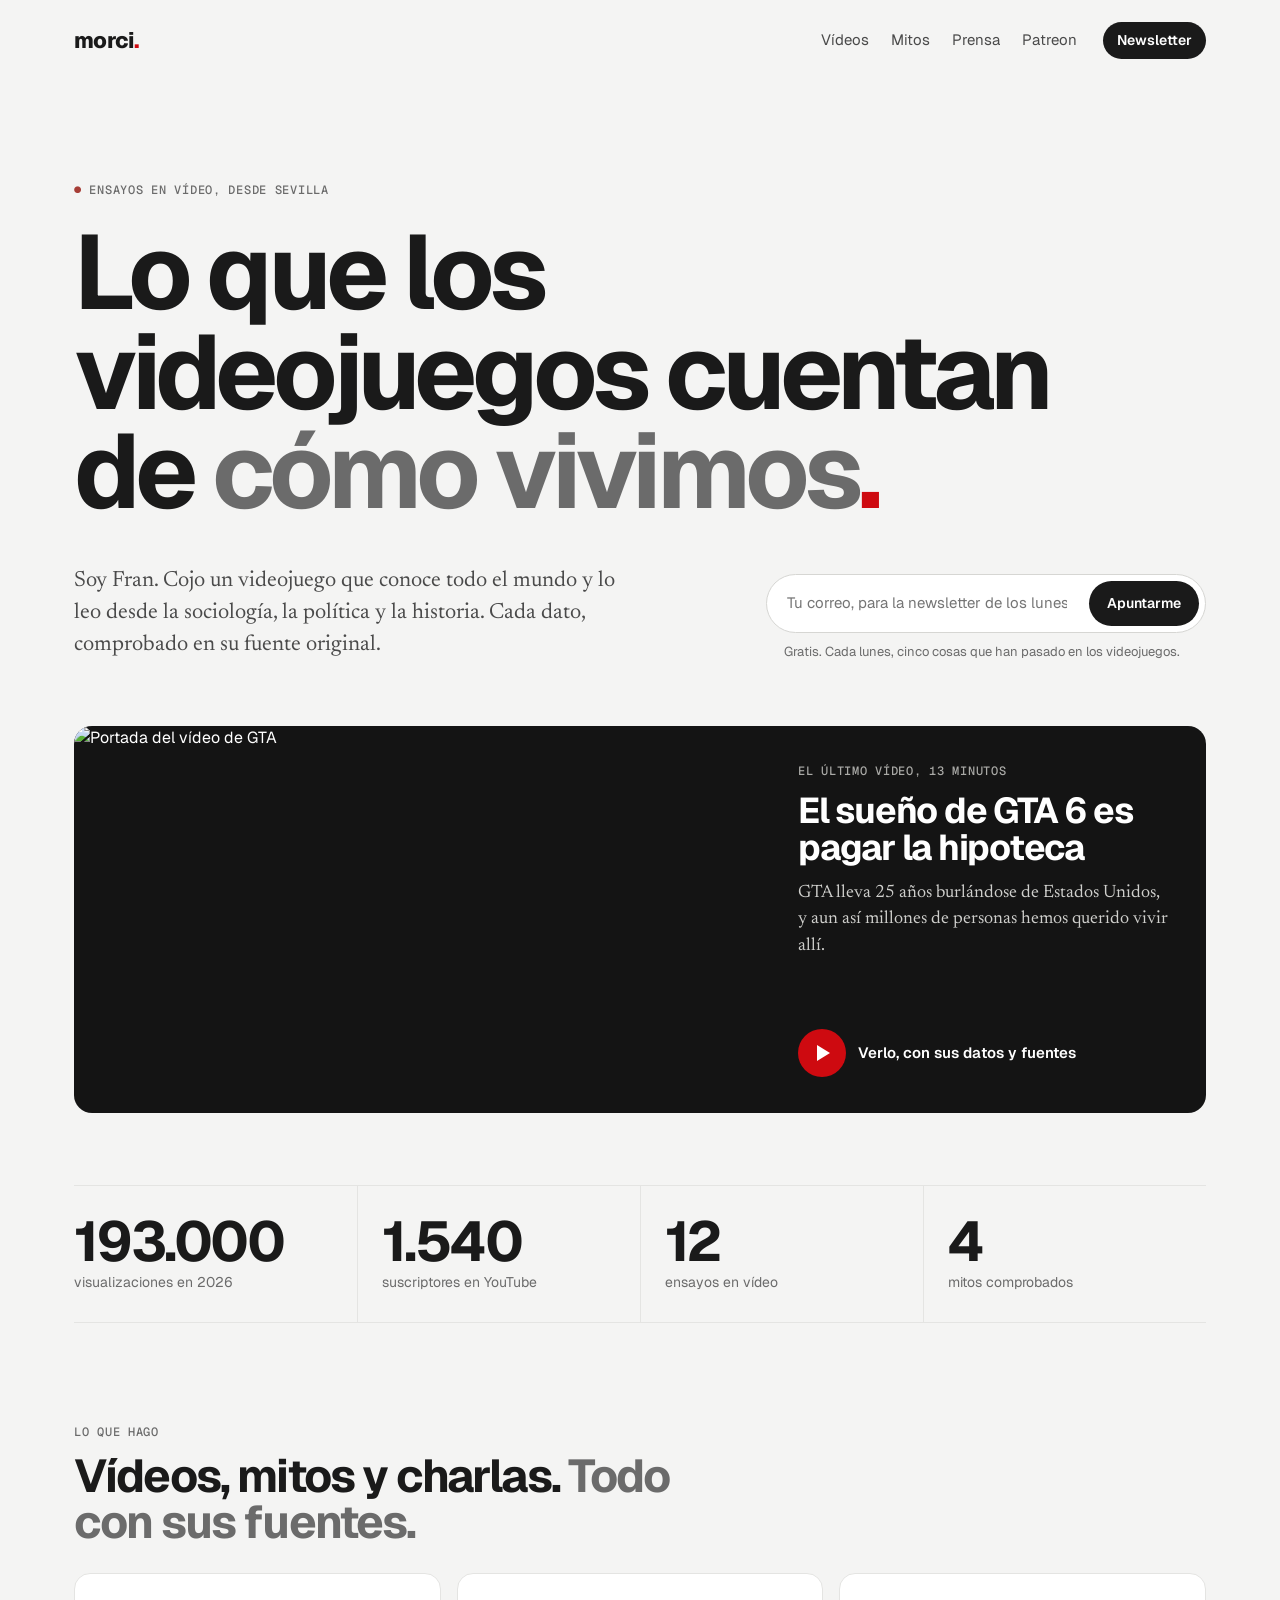
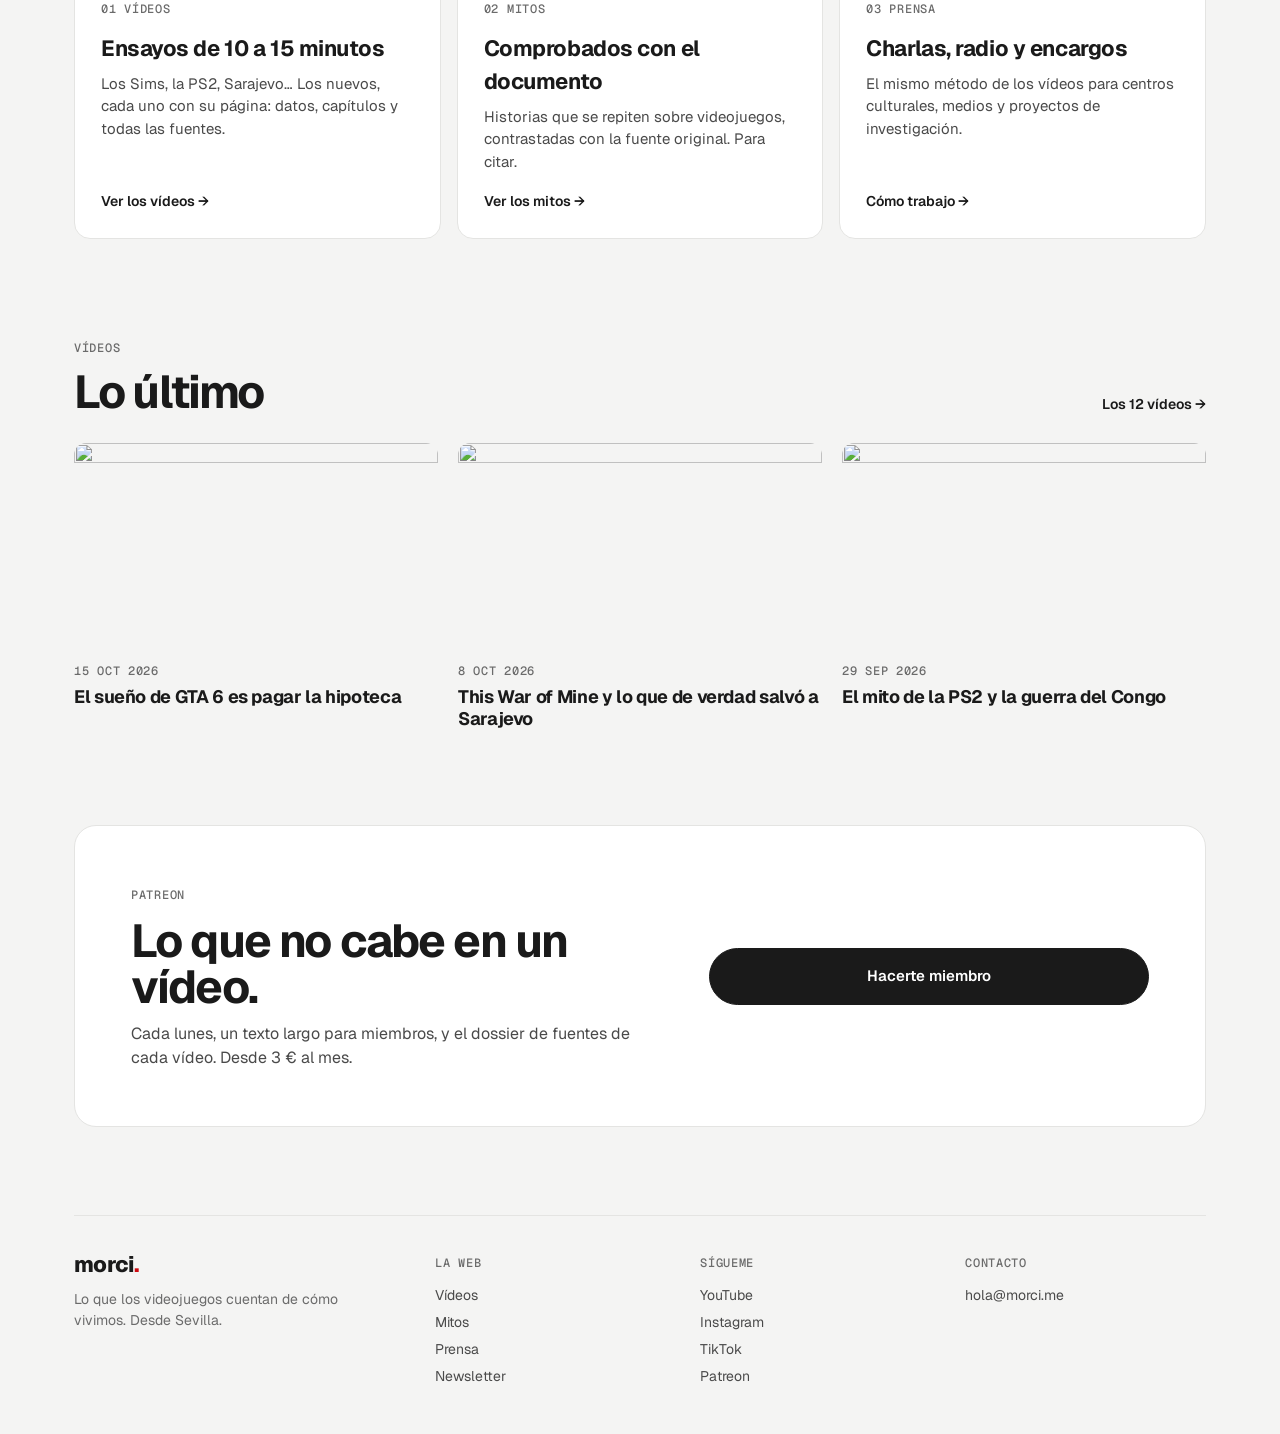
==== commit a1d4d597: "Add files via upload" ====
--- a/index.html
+++ b/index.html
@@ -45,15 +45,15 @@
     <img src="https://i.ytimg.com/vi/lCTuiyf2HMo/maxresdefault.jpg" alt="Portada del vídeo de GTA">
     <div class="sobre">
       <span class="rotulo">El último vídeo, 13 minutos</span>
-      <h2>GTA no falló como sátira: triunfó demasiado</h2>
+      <h2>El sueño de GTA 6 es pagar la hipoteca</h2>
       <p>GTA lleva 25 años burlándose de Estados Unidos, y aun así millones de personas hemos querido vivir allí.</p>
       <span class="ver"><span class="play"></span>Verlo, con sus datos y fuentes</span>
     </div>
   </a>
 
   <section class="cifras">
-    <div><b>192.000</b><span>visualizaciones en 2026</span></div>
-    <div><b>1.530</b><span>suscriptores en YouTube</span></div>
+    <div><b>193.000</b><span>visualizaciones en 2026</span></div>
+    <div><b>1.540</b><span>suscriptores en YouTube</span></div>
     <div><b>12</b><span>ensayos en vídeo</span></div>
     <div><b>4</b><span>mitos comprobados</span></div>
   </section>
@@ -67,9 +67,9 @@
 
   <div class="cab"><div><span class="rotulo">Vídeos</span><h2>Lo último</h2></div><a href="/videos/">Los 12 vídeos →</a></div>
   <section class="vids">
+    <a href="/gta-satira/"><img src="https://i.ytimg.com/vi/lCTuiyf2HMo/mqdefault.jpg" alt="" loading="lazy"><span class="rotulo">15 oct 2026</span><h3>El sueño de GTA 6 es pagar la hipoteca</h3></a>
     <a href="/this-war-of-mine/"><img src="https://i.ytimg.com/vi/8py_OvG5QnY/mqdefault.jpg" alt="" loading="lazy"><span class="rotulo">8 oct 2026</span><h3>This War of Mine y lo que de verdad salvó a Sarajevo</h3></a>
     <a href="/ps2-coltan-congo/"><img src="https://i.ytimg.com/vi/rTfo0FiF62s/mqdefault.jpg" alt="" loading="lazy"><span class="rotulo">29 sep 2026</span><h3>El mito de la PS2 y la guerra del Congo</h3></a>
-    <a href="https://www.youtube.com/watch?v=lLVb899fIDE"><img src="https://i.ytimg.com/vi/lLVb899fIDE/mqdefault.jpg" alt="" loading="lazy"><span class="rotulo">30 ago 2026</span><h3>Pokémon: la amistad que empieza con una paliza</h3></a>
   </section>
 
   <section class="cierre">
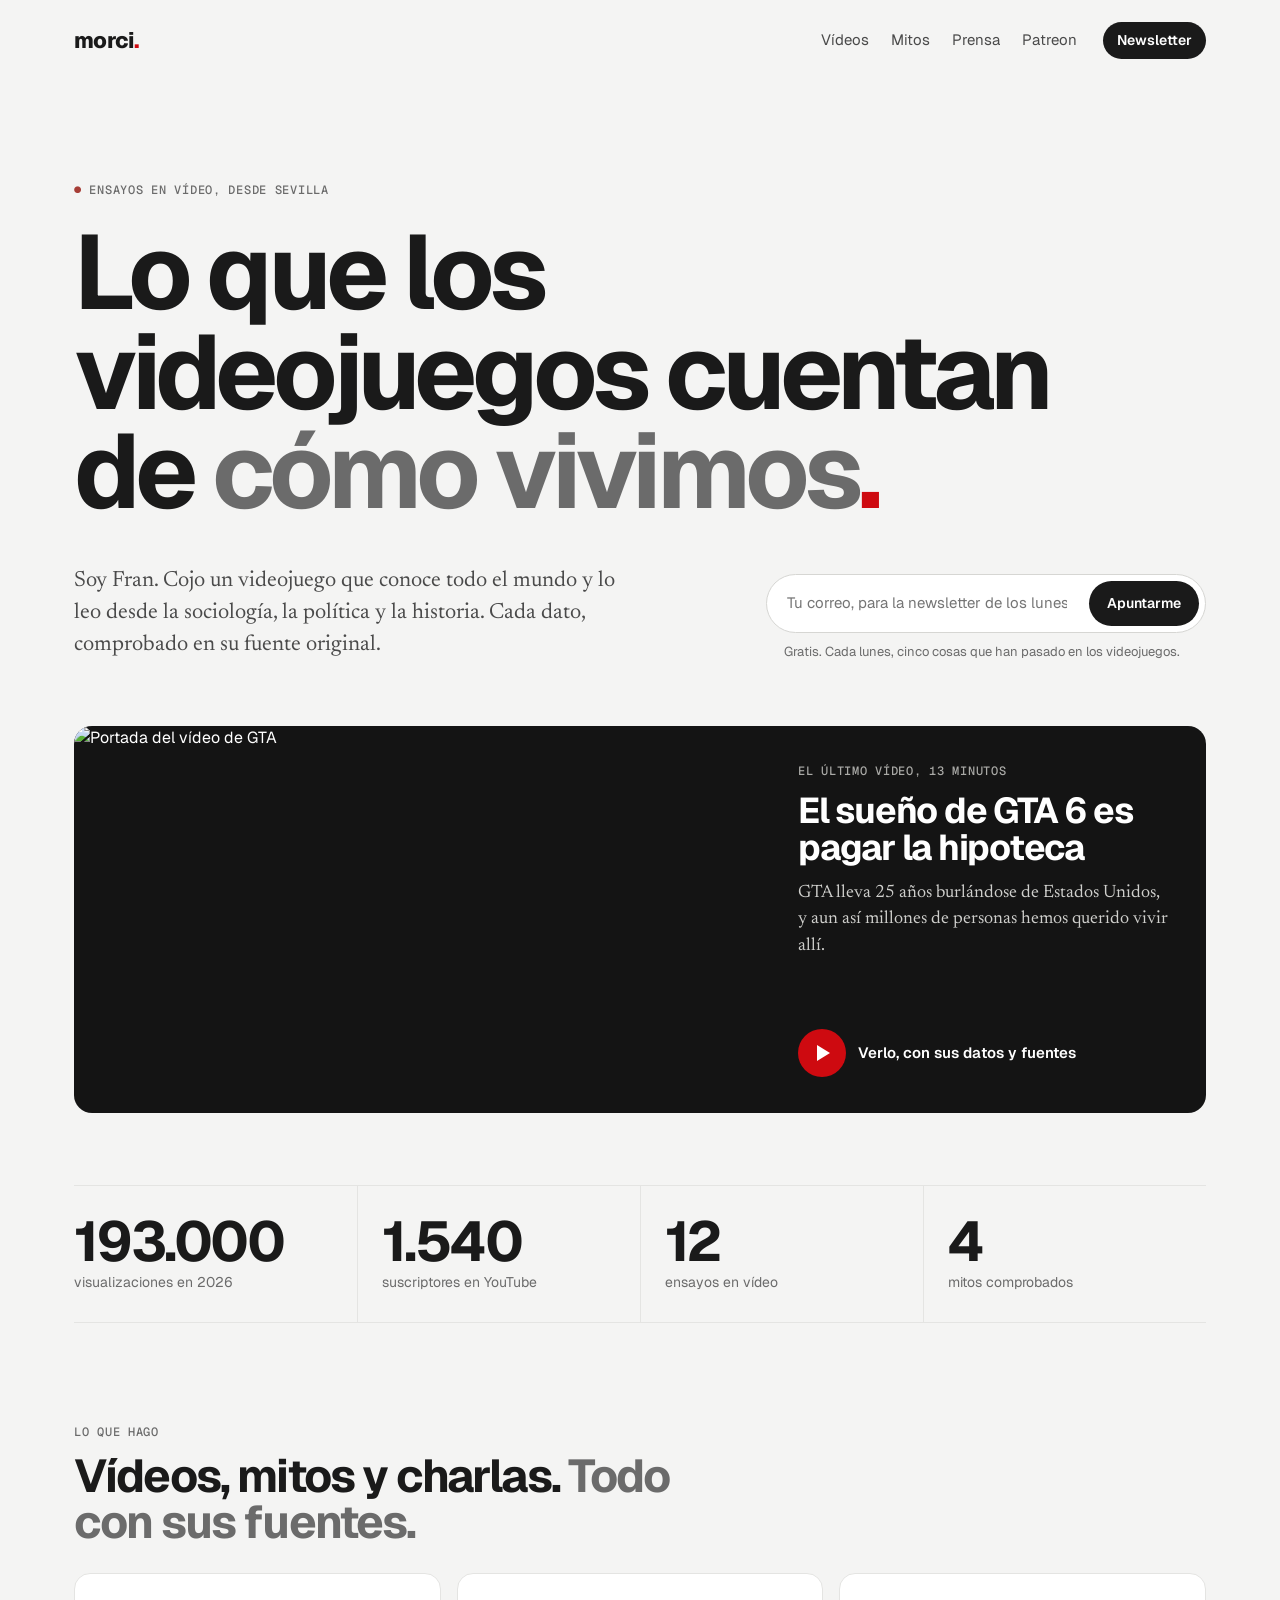
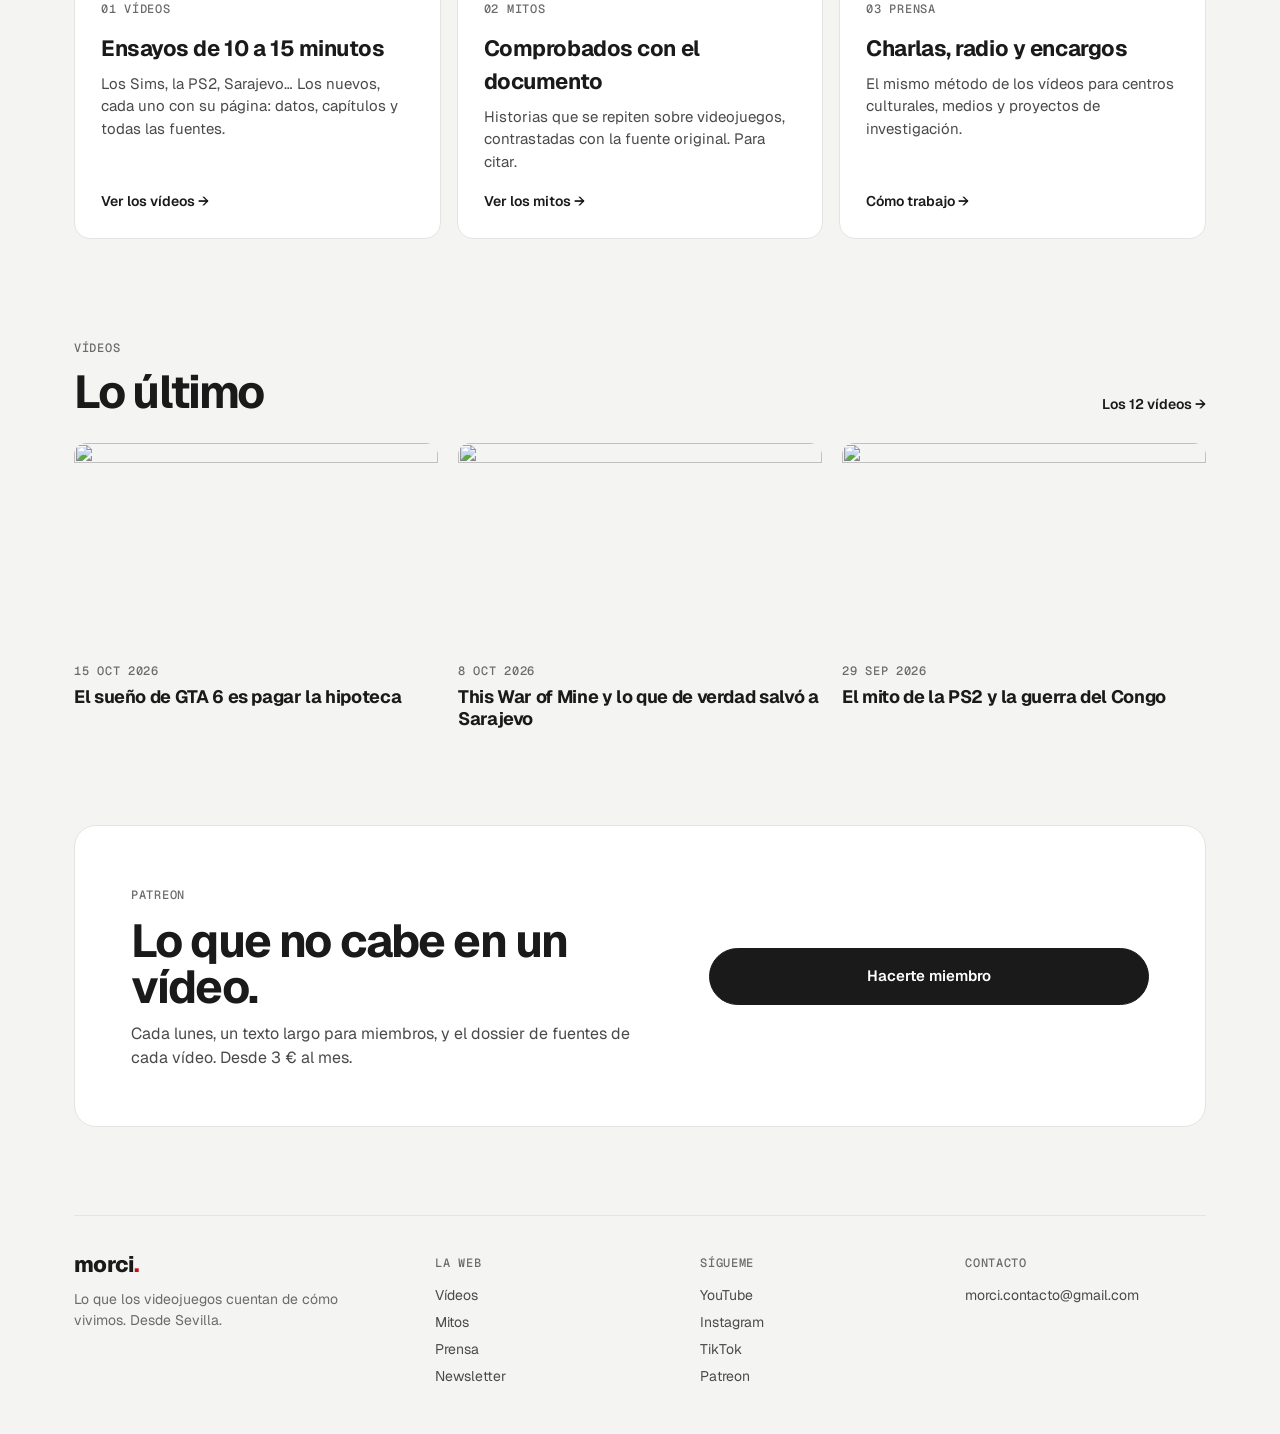
==== commit 45152fac: "Add files via upload" ====
--- a/index.html
+++ b/index.html
@@ -81,7 +81,7 @@
     <div><a class="marca" href="/">morci<span>.</span></a><p>Lo que los videojuegos cuentan de cómo vivimos. Desde Sevilla.</p></div>
     <div><h4>La web</h4><a href="/videos/">Vídeos</a><a href="/mitos/">Mitos</a><a href="/prensa/">Prensa</a><a href="/#newsletter">Newsletter</a></div>
     <div><h4>Sígueme</h4><a href="https://www.youtube.com/@morcimorcimorci">YouTube</a><a href="https://www.instagram.com/morcimorcimorcimorci/">Instagram</a><a href="https://www.tiktok.com/@morcimorcimorcimorci">TikTok</a><a href="https://www.patreon.com/morcimorcimorci">Patreon</a></div>
-    <div><h4>Contacto</h4><a href="mailto:hola@morci.me">hola@morci.me</a></div>
+    <div><h4>Contacto</h4><a href="mailto:morci.contacto@gmail.com">morci.contacto@gmail.com</a></div>
   </footer>
 </div>
 <script src="/alta.js" defer></script>
